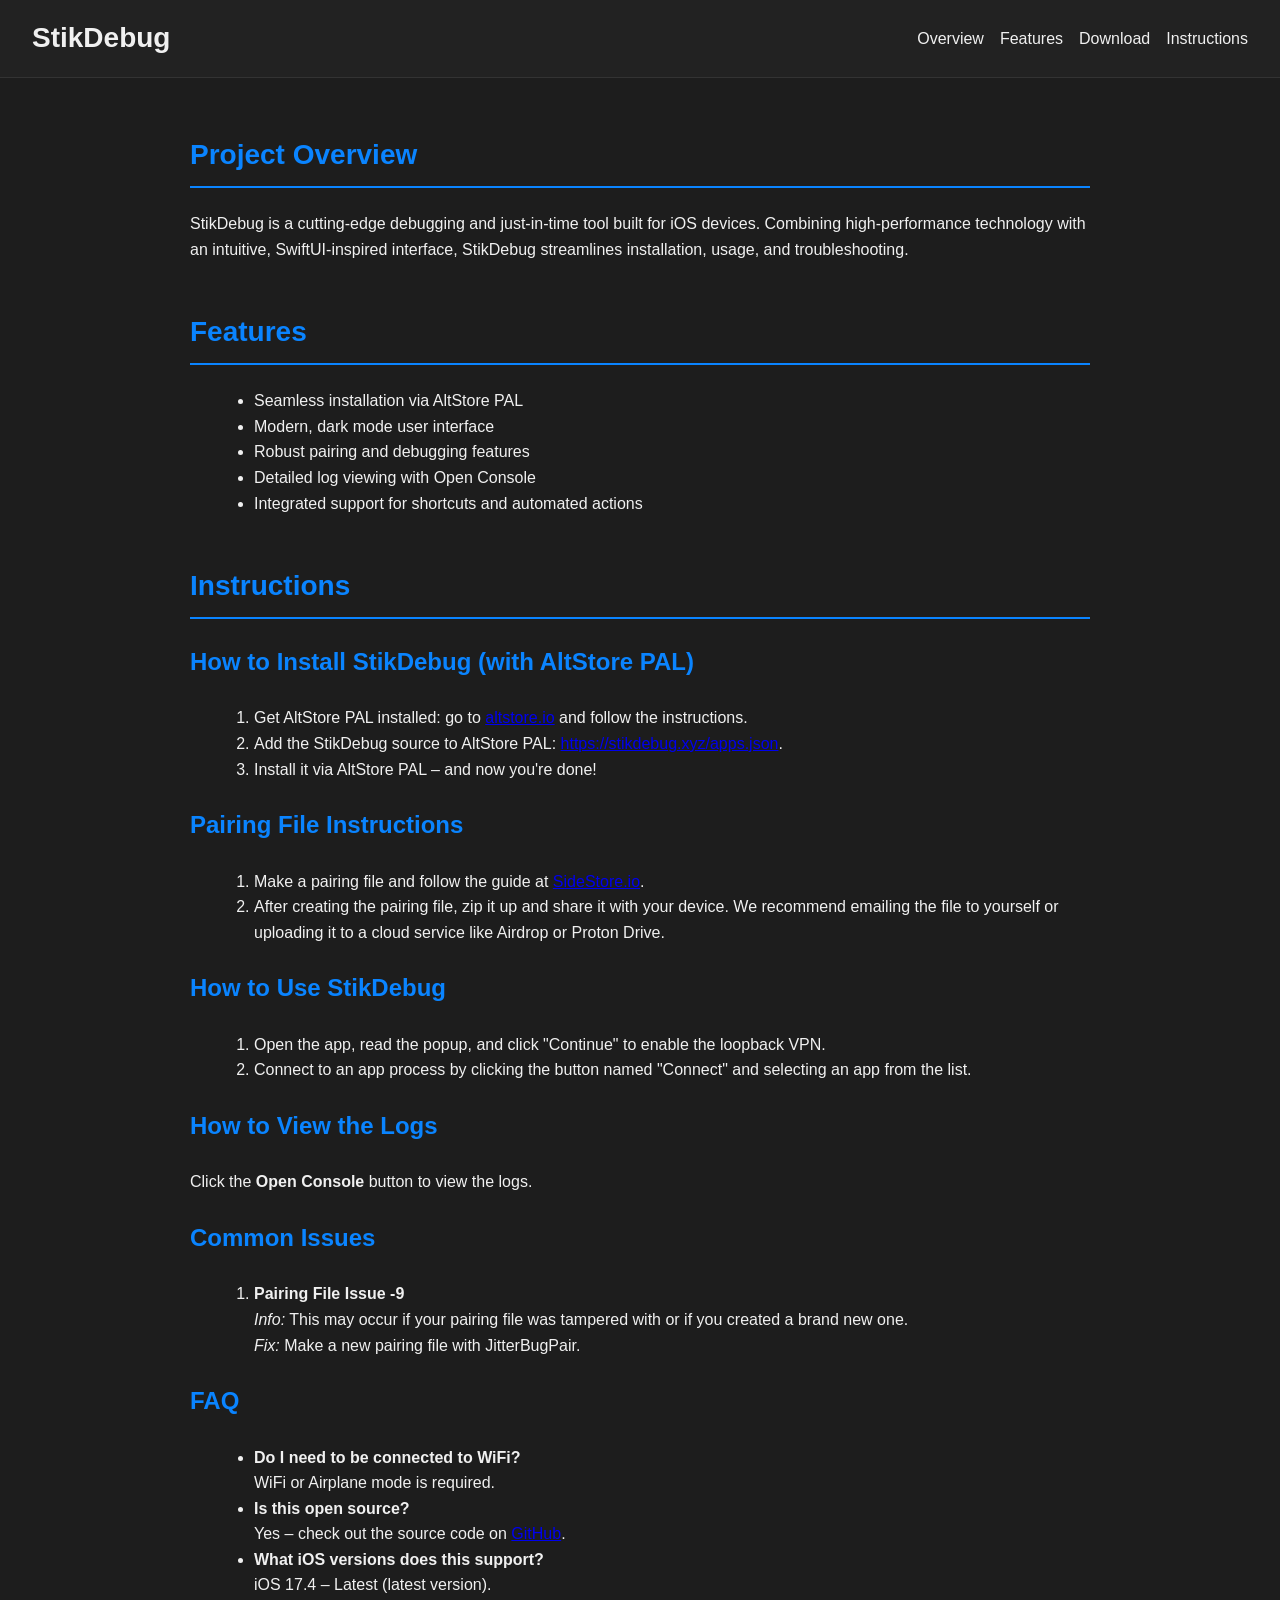
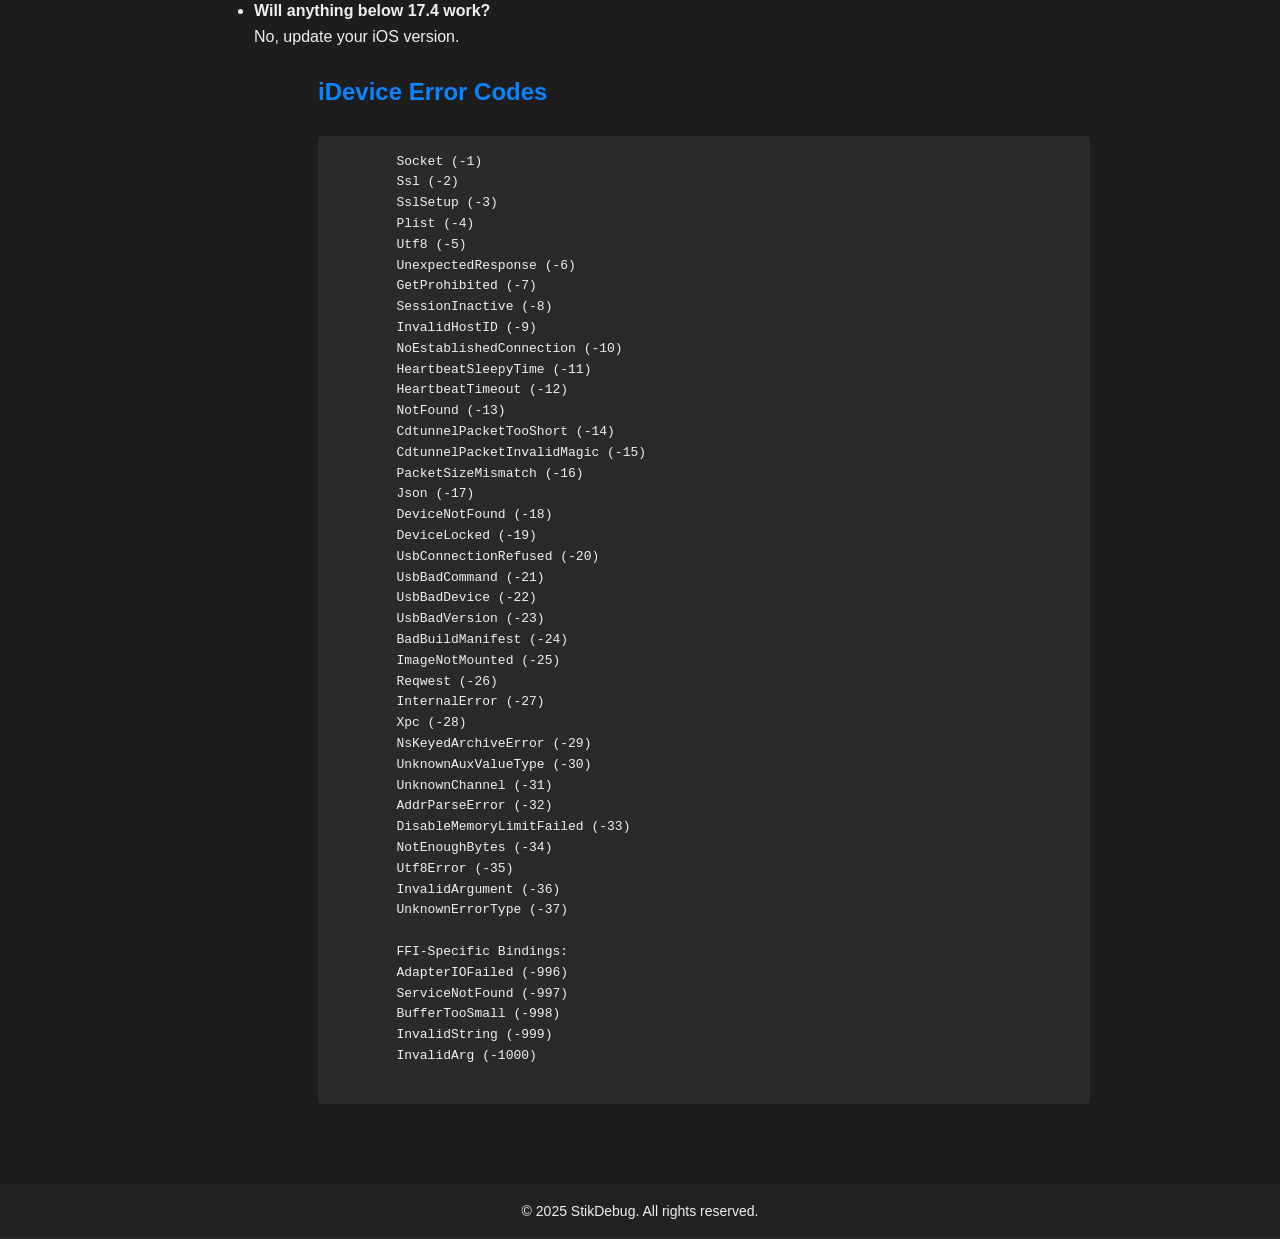
==== index.html @ de80cdbe "Update Something" ====
<!DOCTYPE html>
<html lang="en">
<head>
  <meta charset="UTF-8" />
  <meta name="viewport" content="width=device-width, initial-scale=1.0" />
  <title>StikDebug</title>
  <style>
    :root {
      --bg-color: #1d1d1d;
      --header-footer-bg: #222;
      --text-color: #f0f0f0;
      --accent-color: #0a84ff;
      --border-color: #333;
    }
    body {
      margin: 0;
      padding: 0;
      background-color: var(--bg-color);
      color: var(--text-color);
      font-family: -apple-system, BlinkMacSystemFont, "Segoe UI", Roboto, "Helvetica Neue", Arial, sans-serif;
      line-height: 1.6;
    }
    header, footer {
      background-color: var(--header-footer-bg);
      padding: 1rem 2rem;
      border-bottom: 1px solid var(--border-color);
    }
    header {
      display: flex;
      align-items: center;
      justify-content: space-between;
    }
    header h1 {
      margin: 0;
      font-size: 1.75rem;
    }
    nav ul {
      list-style: none;
      margin: 0;
      padding: 0;
      display: flex;
      gap: 1rem;
    }
    nav ul li a {
      color: var(--text-color);
      text-decoration: none;
      transition: color 0.3s;
    }
    nav ul li a:hover {
      color: var(--accent-color);
    }
    main {
      padding: 2rem;
      max-width: 900px;
      margin: 0 auto;
    }
    section {
      margin-bottom: 3rem;
    }
    h2, h3 {
      color: var(--accent-color);
    }
    h2 {
      font-size: 1.75rem;
      border-bottom: 2px solid var(--accent-color);
      padding-bottom: 0.5rem;
    }
    h3 {
      margin-top: 1.5rem;
      font-size: 1.5rem;
    }
    p, li {
      font-size: 1rem;
    }
    ul, ol {
      margin-left: 1.5rem;
    }
    a.button {
      display: inline-block;
      background-color: var(--accent-color);
      color: var(--text-color);
      padding: 0.5rem 1rem;
      border-radius: 4px;
      text-decoration: none;
      transition: background-color 0.3s;
    }
    a.button:hover {
      background-color: #0060c0;
    }
    pre {
      background-color: #2a2a2a;
      padding: 1rem;
      border-radius: 4px;
      overflow-x: auto;
    }
    footer p {
      margin: 0;
      text-align: center;
      font-size: 0.875rem;
    }
  </style>
</head>
<body>
  <header>
    <h1>StikDebug</h1>
    <nav>
      <ul>
        <li><a href="#overview">Overview</a></li>
        <li><a href="#features">Features</a></li>
        <li><a href="#download">Download</a></li>
        <li><a href="#instructions">Instructions</a></li>
      </ul>
    </nav>
  </header>

  <main>
    <!-- Overview Section -->
    <section id="overview">
      <h2>Project Overview</h2>
      <p>
        StikDebug is a cutting-edge debugging and just-in-time tool built for iOS devices. Combining high-performance technology with an intuitive, SwiftUI-inspired interface, StikDebug streamlines installation, usage, and troubleshooting.
      </p>
    </section>

    <!-- Features Section -->
    <section id="features">
      <h2>Features</h2>
      <ul>
        <li>Seamless installation via AltStore PAL</li>
        <li>Modern, dark mode user interface</li>
        <li>Robust pairing and debugging features</li>
        <li>Detailed log viewing with Open Console</li>
        <li>Integrated support for shortcuts and automated actions</li>
      </ul>
    </section>
    
    <!-- Instructions Section -->
    <section id="instructions">
      <h2>Instructions</h2>
      
      <!-- Installation Instructions -->
      <h3>How to Install StikDebug (with AltStore PAL)</h3>
      <ol>
        <li>
          Get AltStore PAL installed: go to 
          <a href="https://altstore.io" target="_blank">altstore.io</a> and follow the instructions.
        </li>
        <li>
          Add the StikDebug source to AltStore PAL: 
          <a href="https://stikdebug.xyz/apps.json" target="_blank">https://stikdebug.xyz/apps.json</a>.
        </li>
        <li>Install it via AltStore PAL – and now you're done!</li>
      </ol>

      <!-- Pairing File Instructions -->
      <h3>Pairing File Instructions</h3>
      <ol>
        <li>
          Make a pairing file and follow the guide at 
          <a href="https://sidestore.io/#get-started" target="_blank">SideStore.io</a>.
        </li>
        <li>
          After creating the pairing file, zip it up and share it with your device. We recommend emailing the file to yourself or uploading it to a cloud service like Airdrop or Proton Drive.
        </li>
      </ol>

      <!-- Usage Instructions -->
      <h3>How to Use StikDebug</h3>
      <ol>
        <li>Open the app, read the popup, and click "Continue" to enable the loopback VPN.</li>
        <li>Connect to an app process by clicking the button named "Connect" and selecting an app from the list.</li>
      </ol>

      <!-- Viewing Logs -->
      <h3>How to View the Logs</h3>
      <p>Click the <strong>Open Console</strong> button to view the logs.</p>

      <!-- Common Issues -->
      <h3>Common Issues</h3>
      <ol>
        <li>
          <strong>Pairing File Issue -9</strong><br>
          <em>Info:</em> This may occur if your pairing file was tampered with or if you created a brand new one.<br>
          <em>Fix:</em> Make a new pairing file with JitterBugPair.
        </li>
      </ol>

      <!-- FAQ -->
      <h3>FAQ</h3>
      <ul>
        <li>
          <strong>Do I need to be connected to WiFi?</strong><br>
          WiFi or Airplane mode is required.
        </li>
        <li>
          <strong>Is this open source?</strong><br>
          Yes – check out the source code on <a href="#" target="_blank">GitHub</a>.
        </li>
        <li>
          <strong>What iOS versions does this support?</strong><br>
          iOS 17.4 – Latest (latest version).
        </li>
        <li>
          <strong>Will anything below 17.4 work?</strong><br>
          No, update your iOS version.
        </li>
      <ul> 
      <!-- iDevice Error Codes -->
      <h3>iDevice Error Codes</h3>
      <pre>
        Socket (-1)
        Ssl (-2)
        SslSetup (-3)
        Plist (-4)
        Utf8 (-5)
        UnexpectedResponse (-6)
        GetProhibited (-7)
        SessionInactive (-8)
        InvalidHostID (-9)
        NoEstablishedConnection (-10)
        HeartbeatSleepyTime (-11)
        HeartbeatTimeout (-12)
        NotFound (-13)
        CdtunnelPacketTooShort (-14)
        CdtunnelPacketInvalidMagic (-15)
        PacketSizeMismatch (-16)
        Json (-17)
        DeviceNotFound (-18)
        DeviceLocked (-19)
        UsbConnectionRefused (-20)
        UsbBadCommand (-21)
        UsbBadDevice (-22)
        UsbBadVersion (-23)
        BadBuildManifest (-24)
        ImageNotMounted (-25)
        Reqwest (-26)
        InternalError (-27)
        Xpc (-28)
        NsKeyedArchiveError (-29)
        UnknownAuxValueType (-30)
        UnknownChannel (-31)
        AddrParseError (-32)
        DisableMemoryLimitFailed (-33)
        NotEnoughBytes (-34)
        Utf8Error (-35)
        InvalidArgument (-36)
        UnknownErrorType (-37)
        
        FFI-Specific Bindings:
        AdapterIOFailed (-996)
        ServiceNotFound (-997)
        BufferTooSmall (-998)
        InvalidString (-999)
        InvalidArg (-1000)
      </pre>
    </section>
  </main>
  <footer>
    <p>&copy; 2025 StikDebug. All rights reserved.</p>
  </footer>
</body>
</html>
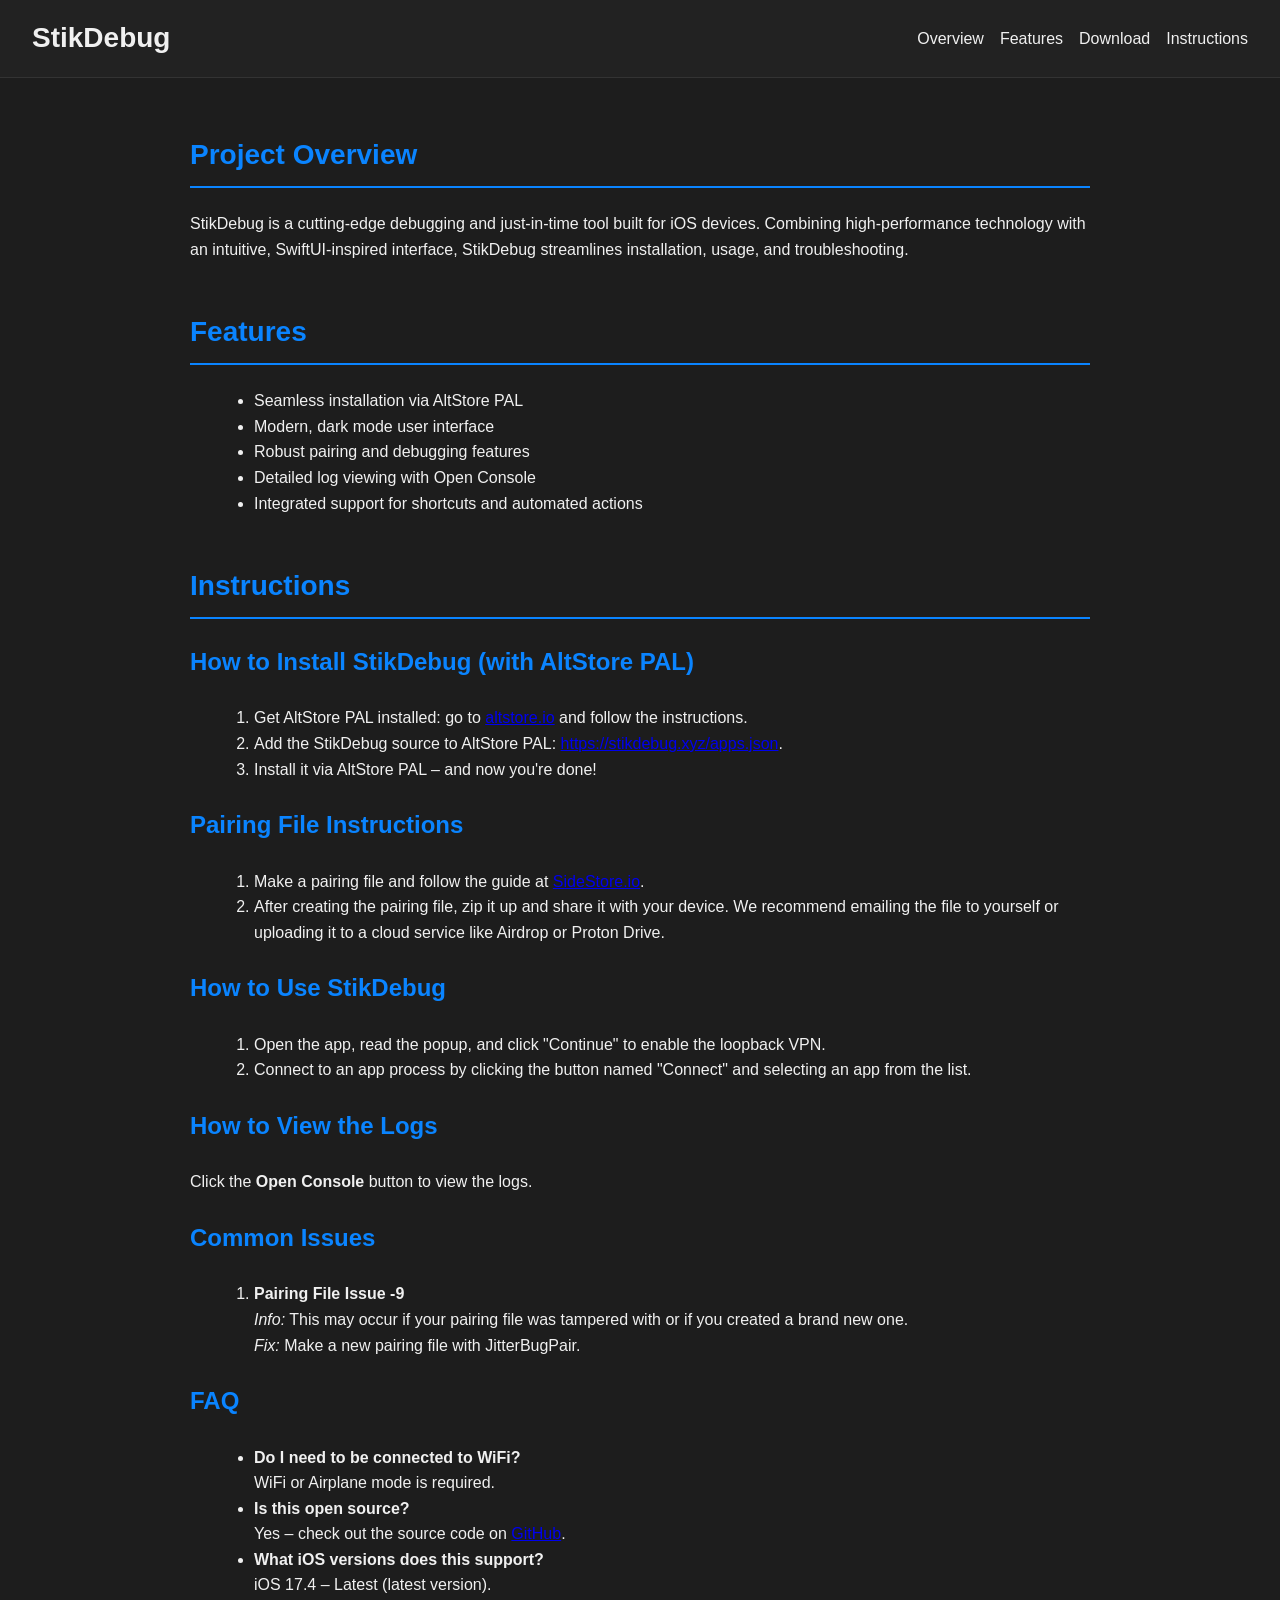
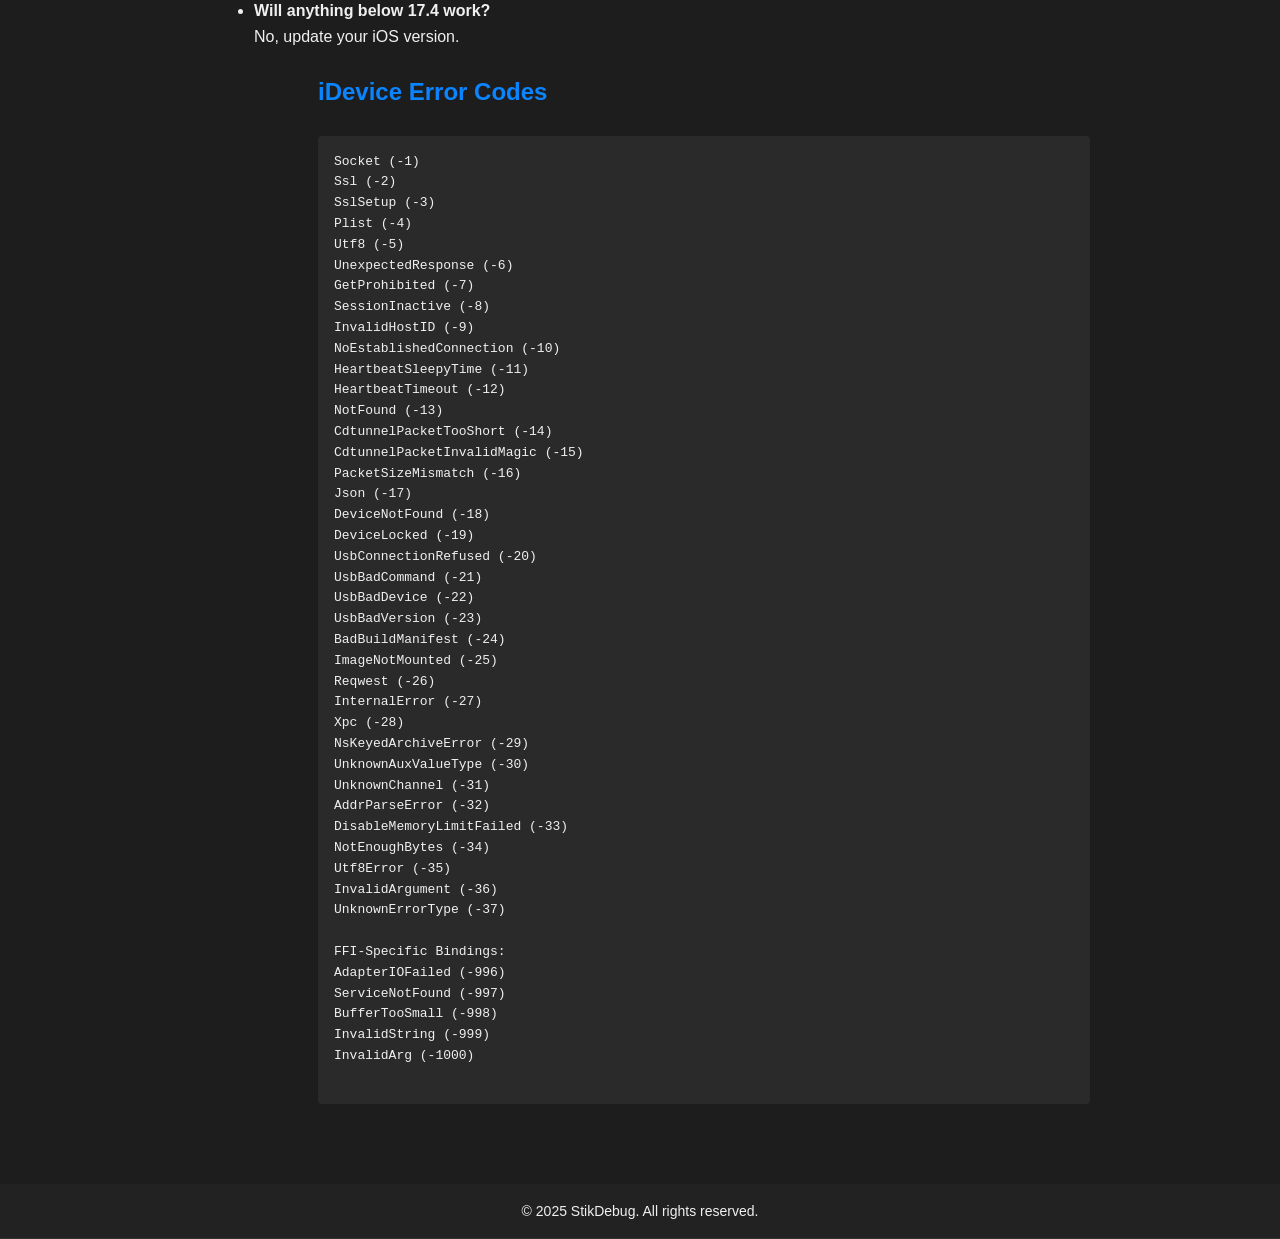
==== commit b66ca208: "Fix something" ====
--- a/index.html
+++ b/index.html
@@ -208,50 +208,50 @@
       <!-- iDevice Error Codes -->
       <h3>iDevice Error Codes</h3>
       <pre>
-        Socket (-1)
-        Ssl (-2)
-        SslSetup (-3)
-        Plist (-4)
-        Utf8 (-5)
-        UnexpectedResponse (-6)
-        GetProhibited (-7)
-        SessionInactive (-8)
-        InvalidHostID (-9)
-        NoEstablishedConnection (-10)
-        HeartbeatSleepyTime (-11)
-        HeartbeatTimeout (-12)
-        NotFound (-13)
-        CdtunnelPacketTooShort (-14)
-        CdtunnelPacketInvalidMagic (-15)
-        PacketSizeMismatch (-16)
-        Json (-17)
-        DeviceNotFound (-18)
-        DeviceLocked (-19)
-        UsbConnectionRefused (-20)
-        UsbBadCommand (-21)
-        UsbBadDevice (-22)
-        UsbBadVersion (-23)
-        BadBuildManifest (-24)
-        ImageNotMounted (-25)
-        Reqwest (-26)
-        InternalError (-27)
-        Xpc (-28)
-        NsKeyedArchiveError (-29)
-        UnknownAuxValueType (-30)
-        UnknownChannel (-31)
-        AddrParseError (-32)
-        DisableMemoryLimitFailed (-33)
-        NotEnoughBytes (-34)
-        Utf8Error (-35)
-        InvalidArgument (-36)
-        UnknownErrorType (-37)
-        
-        FFI-Specific Bindings:
-        AdapterIOFailed (-996)
-        ServiceNotFound (-997)
-        BufferTooSmall (-998)
-        InvalidString (-999)
-        InvalidArg (-1000)
+Socket (-1)
+Ssl (-2)
+SslSetup (-3)
+Plist (-4)
+Utf8 (-5)
+UnexpectedResponse (-6)
+GetProhibited (-7)
+SessionInactive (-8)
+InvalidHostID (-9)
+NoEstablishedConnection (-10)
+HeartbeatSleepyTime (-11)
+HeartbeatTimeout (-12)
+NotFound (-13)
+CdtunnelPacketTooShort (-14)
+CdtunnelPacketInvalidMagic (-15)
+PacketSizeMismatch (-16)
+Json (-17)
+DeviceNotFound (-18)
+DeviceLocked (-19)
+UsbConnectionRefused (-20)
+UsbBadCommand (-21)
+UsbBadDevice (-22)
+UsbBadVersion (-23)
+BadBuildManifest (-24)
+ImageNotMounted (-25)
+Reqwest (-26)
+InternalError (-27)
+Xpc (-28)
+NsKeyedArchiveError (-29)
+UnknownAuxValueType (-30)
+UnknownChannel (-31)
+AddrParseError (-32)
+DisableMemoryLimitFailed (-33)
+NotEnoughBytes (-34)
+Utf8Error (-35)
+InvalidArgument (-36)
+UnknownErrorType (-37)
+
+FFI-Specific Bindings:
+AdapterIOFailed (-996)
+ServiceNotFound (-997)
+BufferTooSmall (-998)
+InvalidString (-999)
+InvalidArg (-1000)
       </pre>
     </section>
   </main>
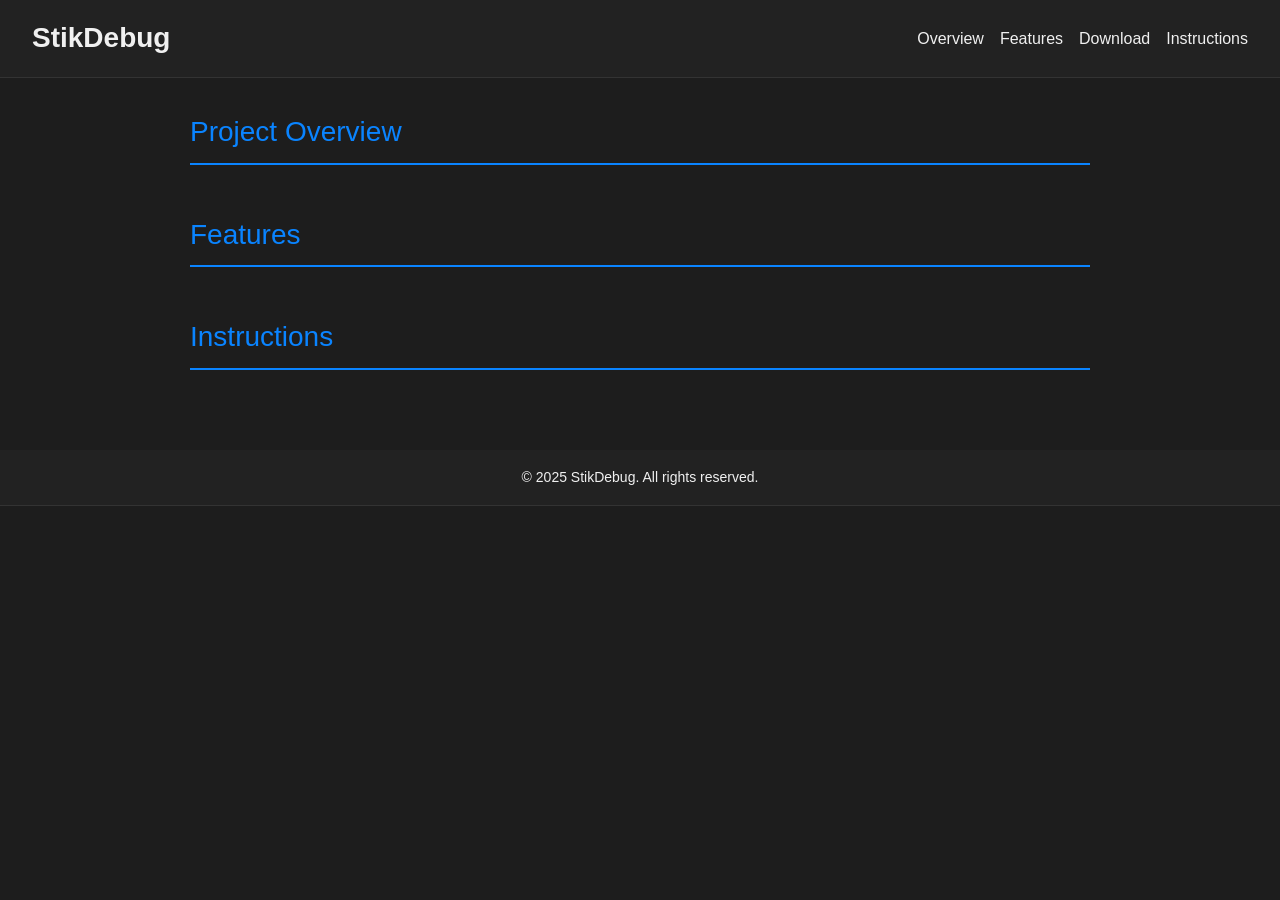
==== commit a9b2068b: "Update index.html" ====
--- a/index.html
+++ b/index.html
@@ -57,17 +57,20 @@
     section {
       margin-bottom: 3rem;
     }
-    h2, h3 {
+    /* Style the summary elements to mimic the original h2/h3 styling */
+    details > summary {
+      font-size: 1.75rem;
       color: var(--accent-color);
-    }
-    h2 {
-      font-size: 1.75rem;
       border-bottom: 2px solid var(--accent-color);
       padding-bottom: 0.5rem;
-    }
-    h3 {
-      margin-top: 1.5rem;
+      cursor: pointer;
+      outline: none;
+      list-style: none;
+    }
+    details details > summary {
       font-size: 1.5rem;
+      border: none;
+      padding-bottom: 0;
     }
     p, li {
       font-size: 1rem;
@@ -116,98 +119,117 @@
   <main>
     <!-- Overview Section -->
     <section id="overview">
-      <h2>Project Overview</h2>
-      <p>
-        StikDebug is a cutting-edge debugging and just-in-time tool built for iOS devices. Combining high-performance technology with an intuitive, SwiftUI-inspired interface, StikDebug streamlines installation, usage, and troubleshooting.
-      </p>
+      <details>
+        <summary>Project Overview</summary>
+        <p>
+          StikDebug is a cutting-edge debugging and just-in-time tool built for iOS devices. Combining high-performance technology with an intuitive, SwiftUI-inspired interface, StikDebug streamlines installation, usage, and troubleshooting.
+        </p>
+      </details>
     </section>
 
     <!-- Features Section -->
     <section id="features">
-      <h2>Features</h2>
-      <ul>
-        <li>Seamless installation via AltStore PAL</li>
-        <li>Modern, dark mode user interface</li>
-        <li>Robust pairing and debugging features</li>
-        <li>Detailed log viewing with Open Console</li>
-        <li>Integrated support for shortcuts and automated actions</li>
-      </ul>
+      <details>
+        <summary>Features</summary>
+        <ul>
+          <li>Seamless installation via AltStore PAL</li>
+          <li>Modern, dark mode user interface</li>
+          <li>Robust pairing and debugging features</li>
+          <li>Detailed log viewing with Open Console</li>
+          <li>Integrated support for shortcuts and automated actions</li>
+        </ul>
+      </details>
     </section>
     
     <!-- Instructions Section -->
     <section id="instructions">
-      <h2>Instructions</h2>
-      
-      <!-- Installation Instructions -->
-      <h3>How to Install StikDebug (with AltStore PAL)</h3>
-      <ol>
-        <li>
-          Get AltStore PAL installed: go to 
-          <a href="https://altstore.io" target="_blank">altstore.io</a> and follow the instructions.
-        </li>
-        <li>
-          Add the StikDebug source to AltStore PAL: 
-          <a href="https://stikdebug.xyz/apps.json" target="_blank">https://stikdebug.xyz/apps.json</a>.
-        </li>
-        <li>Install it via AltStore PAL – and now you're done!</li>
-      </ol>
-
-      <!-- Pairing File Instructions -->
-      <h3>Pairing File Instructions</h3>
-      <ol>
-        <li>
-          Make a pairing file and follow the guide at 
-          <a href="https://sidestore.io/#get-started" target="_blank">SideStore.io</a>.
-        </li>
-        <li>
-          After creating the pairing file, zip it up and share it with your device. We recommend emailing the file to yourself or uploading it to a cloud service like Airdrop or Proton Drive.
-        </li>
-      </ol>
-
-      <!-- Usage Instructions -->
-      <h3>How to Use StikDebug</h3>
-      <ol>
-        <li>Open the app, read the popup, and click "Continue" to enable the loopback VPN.</li>
-        <li>Connect to an app process by clicking the button named "Connect" and selecting an app from the list.</li>
-      </ol>
-
-      <!-- Viewing Logs -->
-      <h3>How to View the Logs</h3>
-      <p>Click the <strong>Open Console</strong> button to view the logs.</p>
-
-      <!-- Common Issues -->
-      <h3>Common Issues</h3>
-      <ol>
-        <li>
-          <strong>Pairing File Issue -9</strong><br>
-          <em>Info:</em> This may occur if your pairing file was tampered with or if you created a brand new one.<br>
-          <em>Fix:</em> Make a new pairing file with JitterBugPair.
-        </li>
-      </ol>
-
-      <!-- FAQ -->
-      <h3>FAQ</h3>
-      <ul>
-        <li>
-          <strong>Do I need to be connected to WiFi?</strong><br>
-          WiFi or Airplane mode is required.
-        </li>
-        <li>
-          <strong>Is this open source?</strong><br>
-          Yes – check out the source code on <a href="#" target="_blank">GitHub</a>.
-        </li>
-        <li>
-          <strong>What iOS versions does this support?</strong><br>
-          iOS 17.4 – Latest (latest version).
-        </li>
-        <li>
-          <strong>Will anything below 17.4 work?</strong><br>
-          No, update your iOS version.
-        </li>
-      <ul> 
-      <!-- iDevice Error Codes -->
-      <h3>iDevice Error Codes</h3>
-      <pre>
+      <details>
+        <summary>Instructions</summary>
+        
+        <!-- Installation Instructions -->
+        <details>
+          <summary>How to Install StikDebug (with AltStore PAL)</summary>
+          <ol>
+            <li>
+              Get AltStore PAL installed: go to 
+              <a href="https://altstore.io" target="_blank">altstore.io</a> and follow the instructions.
+            </li>
+            <li>
+              Add the StikDebug source to AltStore PAL: 
+              <a href="https://stikdebug.xyz/apps.json" target="_blank">https://stikdebug.xyz/apps.json</a>.
+            </li>
+            <li>Install it via AltStore PAL – and now you're done!</li>
+          </ol>
+        </details>
+
+        <!-- Pairing File Instructions -->
+        <details>
+          <summary>Pairing File Instructions</summary>
+          <ol>
+            <li>
+              Make a pairing file and follow the guide at 
+              <a href="https://docs.sidestore.io/docs/getting-started/pairing-file/" target="_blank">SideStore Pairing File Guide</a>.
+            </li>
+            <li>
+              After creating the pairing file, zip it up and share it with your device. We recommend emailing the file to yourself or uploading it to a cloud service like Airdrop or Proton Drive.
+            </li>
+          </ol>
+        </details>
+
+        <!-- Usage Instructions -->
+        <details>
+          <summary>How to Use StikDebug</summary>
+          <ol>
+            <li>Open the app, read the popup, and click "Continue" to enable the loopback VPN.</li>
+            <li>Connect to an app process by clicking the button named "Connect" and selecting an app from the list.</li>
+          </ol>
+        </details>
+
+        <!-- Viewing Logs -->
+        <details>
+          <summary>How to View the Logs</summary>
+          <p>Click the <strong>Open Console</strong> button to view the logs.</p>
+        </details>
+
+        <!-- Common Issues -->
+        <details>
+          <summary>Common Issues</summary>
+          <ol>
+            <li>
+              <strong>Pairing File Issue -9</strong><br>
+              <em>Info:</em> This may occur if your pairing file was tampered with or if you created a brand new one.<br>
+              <em>Fix:</em> Make a new pairing file with JitterBugPair.
+            </li>
+          </ol>
+        </details>
+
+        <!-- FAQ -->
+        <details>
+          <summary>FAQ</summary>
+          <ul>
+            <li>
+              <strong>Do I need to be connected to WiFi?</strong><br>
+              WiFi or Airplane mode is required.
+            </li>
+            <li>
+              <strong>Is this open source?</strong><br>
+              Yes – check out the source code on <a href="#" target="_blank">GitHub</a>.
+            </li>
+            <li>
+              <strong>What iOS versions does this support?</strong><br>
+              iOS 17.4 – Latest (latest version).
+            </li>
+            <li>
+              <strong>Will anything below 17.4 work?</strong><br>
+              No, update your iOS version.
+            </li>
+          </ul>
+        </details>
+
+        <!-- iDevice Error Codes -->
+        <details>
+          <summary>iDevice Error Codes</summary>
+          <pre>
 Socket (-1)
 Ssl (-2)
 SslSetup (-3)
@@ -252,7 +274,9 @@
 BufferTooSmall (-998)
 InvalidString (-999)
 InvalidArg (-1000)
-      </pre>
+          </pre>
+        </details>
+      </details>
     </section>
   </main>
   <footer>
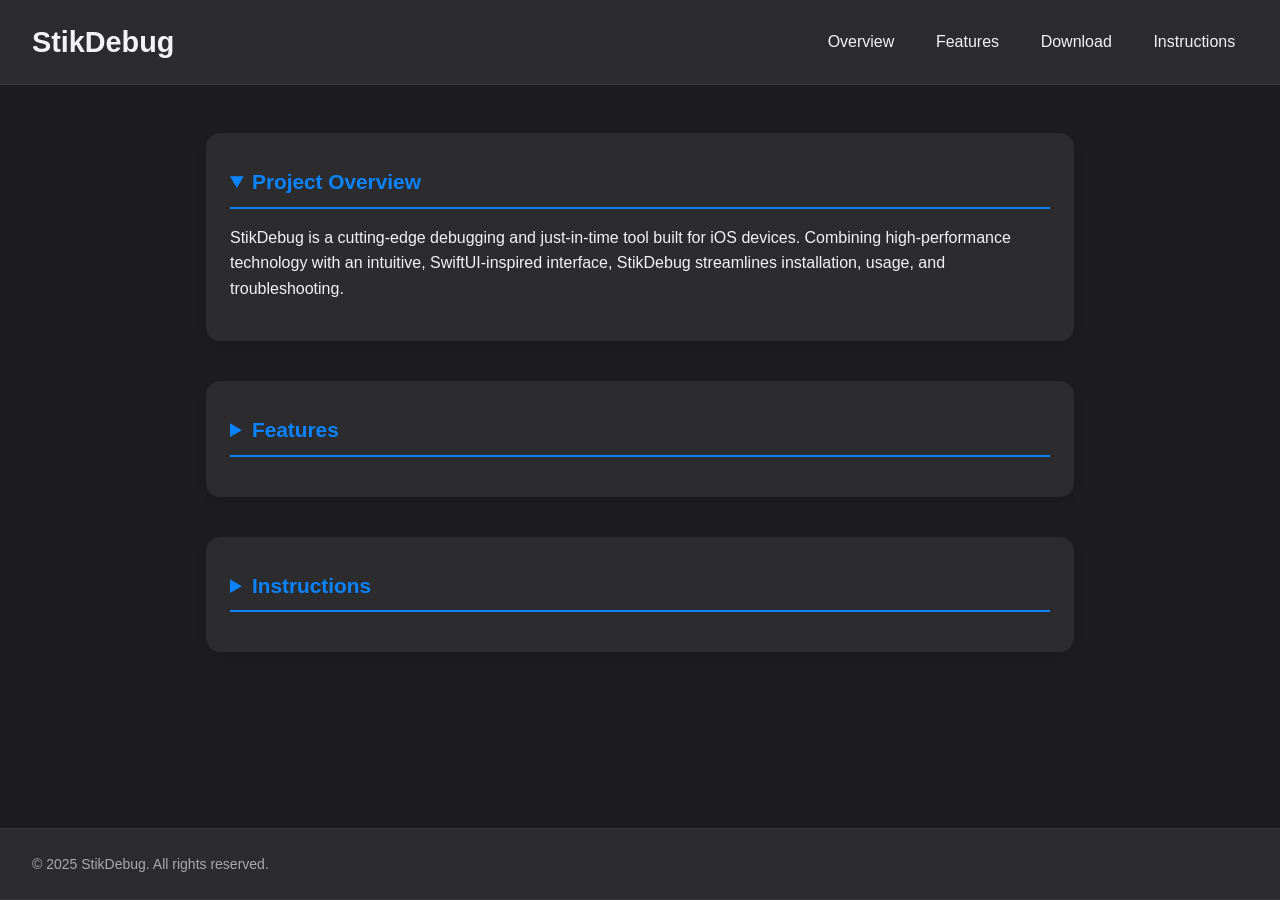
==== commit 847fa8ac: "Update index.html" ====
--- a/index.html
+++ b/index.html
@@ -2,38 +2,46 @@
 <html lang="en">
 <head>
   <meta charset="UTF-8" />
-  <meta name="viewport" content="width=device-width, initial-scale=1.0" />
+  <meta name="viewport" content="width=device-width, initial-scale=1.0"/>
   <title>StikDebug</title>
   <style>
     :root {
-      --bg-color: #1d1d1d;
-      --header-footer-bg: #222;
-      --text-color: #f0f0f0;
+      --bg-color: #1d1d1f;
+      --header-footer-bg: #2c2c2e;
+      --text-color: #f2f2f7;
       --accent-color: #0a84ff;
-      --border-color: #333;
-    }
+      --border-color: #3a3a3c;
+      --card-bg: #2c2c2e;
+    }
+
+    * {
+      box-sizing: border-box;
+    }
+
     body {
       margin: 0;
-      padding: 0;
+      font-family: -apple-system, BlinkMacSystemFont, "Segoe UI", Roboto, "Helvetica Neue", Arial, sans-serif;
       background-color: var(--bg-color);
       color: var(--text-color);
-      font-family: -apple-system, BlinkMacSystemFont, "Segoe UI", Roboto, "Helvetica Neue", Arial, sans-serif;
       line-height: 1.6;
-    }
+      padding-bottom: 4rem;
+    }
+
     header, footer {
       background-color: var(--header-footer-bg);
-      padding: 1rem 2rem;
+      padding: 1.2rem 2rem;
       border-bottom: 1px solid var(--border-color);
-    }
-    header {
       display: flex;
+      justify-content: space-between;
       align-items: center;
-      justify-content: space-between;
-    }
+    }
+
     header h1 {
       margin: 0;
-      font-size: 1.75rem;
-    }
+      font-size: 1.8rem;
+      font-weight: 600;
+    }
+
     nav ul {
       list-style: none;
       margin: 0;
@@ -41,65 +49,104 @@
       display: flex;
       gap: 1rem;
     }
+
     nav ul li a {
+      text-decoration: none;
       color: var(--text-color);
-      text-decoration: none;
-      transition: color 0.3s;
-    }
+      padding: 0.4rem 0.8rem;
+      border-radius: 8px;
+      transition: background-color 0.2s;
+    }
+
     nav ul li a:hover {
+      background-color: rgba(255, 255, 255, 0.05);
+    }
+
+    main {
+      max-width: 900px;
+      margin: 2rem auto;
+      padding: 1rem;
+    }
+
+    section {
+      margin-bottom: 2.5rem;
+      border-radius: 14px;
+      background-color: var(--card-bg);
+      padding: 1.5rem;
+      box-shadow: 0 4px 10px rgba(0,0,0,0.1);
+    }
+
+    details {
+      margin-bottom: 1rem;
+    }
+
+    summary {
+      font-size: 1.3rem;
+      font-weight: 600;
+      cursor: pointer;
+      padding: 0.5rem 0;
       color: var(--accent-color);
-    }
-    main {
-      padding: 2rem;
-      max-width: 900px;
-      margin: 0 auto;
-    }
-    section {
-      margin-bottom: 3rem;
-    }
-    /* Style the summary elements to mimic the original h2/h3 styling */
-    details > summary {
-      font-size: 1.75rem;
-      color: var(--accent-color);
+      outline: none;
       border-bottom: 2px solid var(--accent-color);
-      padding-bottom: 0.5rem;
-      cursor: pointer;
-      outline: none;
-      list-style: none;
-    }
+      transition: all 0.3s ease;
+    }
+
+    details[open] > summary {
+      margin-bottom: 1rem;
+    }
+
     details details > summary {
-      font-size: 1.5rem;
+      font-size: 1.1rem;
       border: none;
-      padding-bottom: 0;
-    }
+    }
+
     p, li {
       font-size: 1rem;
     }
+
     ul, ol {
-      margin-left: 1.5rem;
-    }
+      padding-left: 1.5rem;
+    }
+
     a.button {
       display: inline-block;
       background-color: var(--accent-color);
-      color: var(--text-color);
-      padding: 0.5rem 1rem;
-      border-radius: 4px;
+      color: #fff;
+      padding: 0.5rem 1.2rem;
+      border-radius: 10px;
       text-decoration: none;
+      font-weight: 500;
+      margin-top: 0.8rem;
       transition: background-color 0.3s;
     }
+
     a.button:hover {
       background-color: #0060c0;
     }
+
     pre {
-      background-color: #2a2a2a;
+      background-color: #2a2a2c;
       padding: 1rem;
-      border-radius: 4px;
+      border-radius: 10px;
       overflow-x: auto;
-    }
+      font-size: 0.95rem;
+      line-height: 1.4;
+    }
+
+    footer {
+      text-align: center;
+      padding: 1.5rem 2rem;
+      background-color: var(--header-footer-bg);
+      border-top: 1px solid var(--border-color);
+      position: fixed;
+      bottom: 0;
+      width: 100%;
+    }
+
     footer p {
       margin: 0;
-      text-align: center;
       font-size: 0.875rem;
+      color: #aaa;
     }
   </style>
 </head>
@@ -119,7 +166,7 @@
   <main>
     <!-- Overview Section -->
     <section id="overview">
-      <details>
+      <details open>
         <summary>Project Overview</summary>
         <p>
           StikDebug is a cutting-edge debugging and just-in-time tool built for iOS devices. Combining high-performance technology with an intuitive, SwiftUI-inspired interface, StikDebug streamlines installation, usage, and troubleshooting.
@@ -140,93 +187,59 @@
         </ul>
       </details>
     </section>
-    
+
     <!-- Instructions Section -->
     <section id="instructions">
       <details>
         <summary>Instructions</summary>
-        
-        <!-- Installation Instructions -->
+
         <details>
           <summary>How to Install StikDebug (with AltStore PAL)</summary>
           <ol>
-            <li>
-              Get AltStore PAL installed: go to 
-              <a href="https://altstore.io" target="_blank">altstore.io</a> and follow the instructions.
-            </li>
-            <li>
-              Add the StikDebug source to AltStore PAL: 
-              <a href="https://stikdebug.xyz/apps.json" target="_blank">https://stikdebug.xyz/apps.json</a>.
-            </li>
-            <li>Install it via AltStore PAL – and now you're done!</li>
-          </ol>
-        </details>
-
-        <!-- Pairing File Instructions -->
+            <li>Get AltStore PAL installed from <a href="https://altstore.io" target="_blank">altstore.io</a>.</li>
+            <li>Add the StikDebug source: <a href="https://stikdebug.xyz/apps.json" target="_blank">stikdebug.xyz/apps.json</a></li>
+            <li>Install via AltStore PAL – you're done!</li>
+          </ol>
+        </details>
+
         <details>
           <summary>Pairing File Instructions</summary>
           <ol>
-            <li>
-              Make a pairing file and follow the guide at 
-              <a href="https://docs.sidestore.io/docs/getting-started/pairing-file/" target="_blank">SideStore Pairing File Guide</a>.
-            </li>
-            <li>
-              After creating the pairing file, zip it up and share it with your device. We recommend emailing the file to yourself or uploading it to a cloud service like Airdrop or Proton Drive.
-            </li>
-          </ol>
-        </details>
-
-        <!-- Usage Instructions -->
+            <li>Create a pairing file using the <a href="https://docs.sidestore.io/docs/getting-started/pairing-file/" target="_blank">SideStore guide</a>.</li>
+            <li>Zip and send it to your device via AirDrop, email, or Proton Drive.</li>
+          </ol>
+        </details>
+
         <details>
           <summary>How to Use StikDebug</summary>
           <ol>
-            <li>Open the app, read the popup, and click "Continue" to enable the loopback VPN.</li>
-            <li>Connect to an app process by clicking the button named "Connect" and selecting an app from the list.</li>
-          </ol>
-        </details>
-
-        <!-- Viewing Logs -->
+            <li>Open the app and click "Continue" to enable the loopback VPN.</li>
+            <li>Tap "Connect" and select an app to debug.</li>
+          </ol>
+        </details>
+
         <details>
           <summary>How to View the Logs</summary>
-          <p>Click the <strong>Open Console</strong> button to view the logs.</p>
-        </details>
-
-        <!-- Common Issues -->
+          <p>Tap the <strong>Open Console</strong> button.</p>
+        </details>
+
         <details>
           <summary>Common Issues</summary>
           <ol>
-            <li>
-              <strong>Pairing File Issue -9</strong><br>
-              <em>Info:</em> This may occur if your pairing file was tampered with or if you created a brand new one.<br>
-              <em>Fix:</em> Make a new pairing file with JitterBugPair.
-            </li>
-          </ol>
-        </details>
-
-        <!-- FAQ -->
+            <li><strong>Pairing File Issue -9</strong><br>Fix by recreating the file with JitterBugPair.</li>
+          </ol>
+        </details>
+
         <details>
           <summary>FAQ</summary>
           <ul>
-            <li>
-              <strong>Do I need to be connected to WiFi?</strong><br>
-              WiFi or Airplane mode is required.
-            </li>
-            <li>
-              <strong>Is this open source?</strong><br>
-              Yes – check out the source code on <a href="#" target="_blank">GitHub</a>.
-            </li>
-            <li>
-              <strong>What iOS versions does this support?</strong><br>
-              iOS 17.4 – Latest (latest version).
-            </li>
-            <li>
-              <strong>Will anything below 17.4 work?</strong><br>
-              No, update your iOS version.
-            </li>
+            <li><strong>Do I need WiFi?</strong><br>Yes – WiFi or Airplane Mode is required.</li>
+            <li><strong>Is it open source?</strong><br>Yes – view on <a href="#">GitHub</a>.</li>
+            <li><strong>Supported iOS?</strong><br>iOS 17.4 and up.</li>
+            <li><strong>Older iOS?</strong><br>No, update required.</li>
           </ul>
         </details>
 
-        <!-- iDevice Error Codes -->
         <details>
           <summary>iDevice Error Codes</summary>
           <pre>
@@ -234,51 +247,14 @@
 Ssl (-2)
 SslSetup (-3)
 Plist (-4)
-Utf8 (-5)
-UnexpectedResponse (-6)
-GetProhibited (-7)
-SessionInactive (-8)
-InvalidHostID (-9)
-NoEstablishedConnection (-10)
-HeartbeatSleepyTime (-11)
-HeartbeatTimeout (-12)
-NotFound (-13)
-CdtunnelPacketTooShort (-14)
-CdtunnelPacketInvalidMagic (-15)
-PacketSizeMismatch (-16)
-Json (-17)
-DeviceNotFound (-18)
-DeviceLocked (-19)
-UsbConnectionRefused (-20)
-UsbBadCommand (-21)
-UsbBadDevice (-22)
-UsbBadVersion (-23)
-BadBuildManifest (-24)
-ImageNotMounted (-25)
-Reqwest (-26)
-InternalError (-27)
-Xpc (-28)
-NsKeyedArchiveError (-29)
-UnknownAuxValueType (-30)
-UnknownChannel (-31)
-AddrParseError (-32)
-DisableMemoryLimitFailed (-33)
-NotEnoughBytes (-34)
-Utf8Error (-35)
-InvalidArgument (-36)
-UnknownErrorType (-37)
-
-FFI-Specific Bindings:
-AdapterIOFailed (-996)
-ServiceNotFound (-997)
-BufferTooSmall (-998)
-InvalidString (-999)
+...
 InvalidArg (-1000)
           </pre>
         </details>
       </details>
     </section>
   </main>
+
   <footer>
     <p>&copy; 2025 StikDebug. All rights reserved.</p>
   </footer>
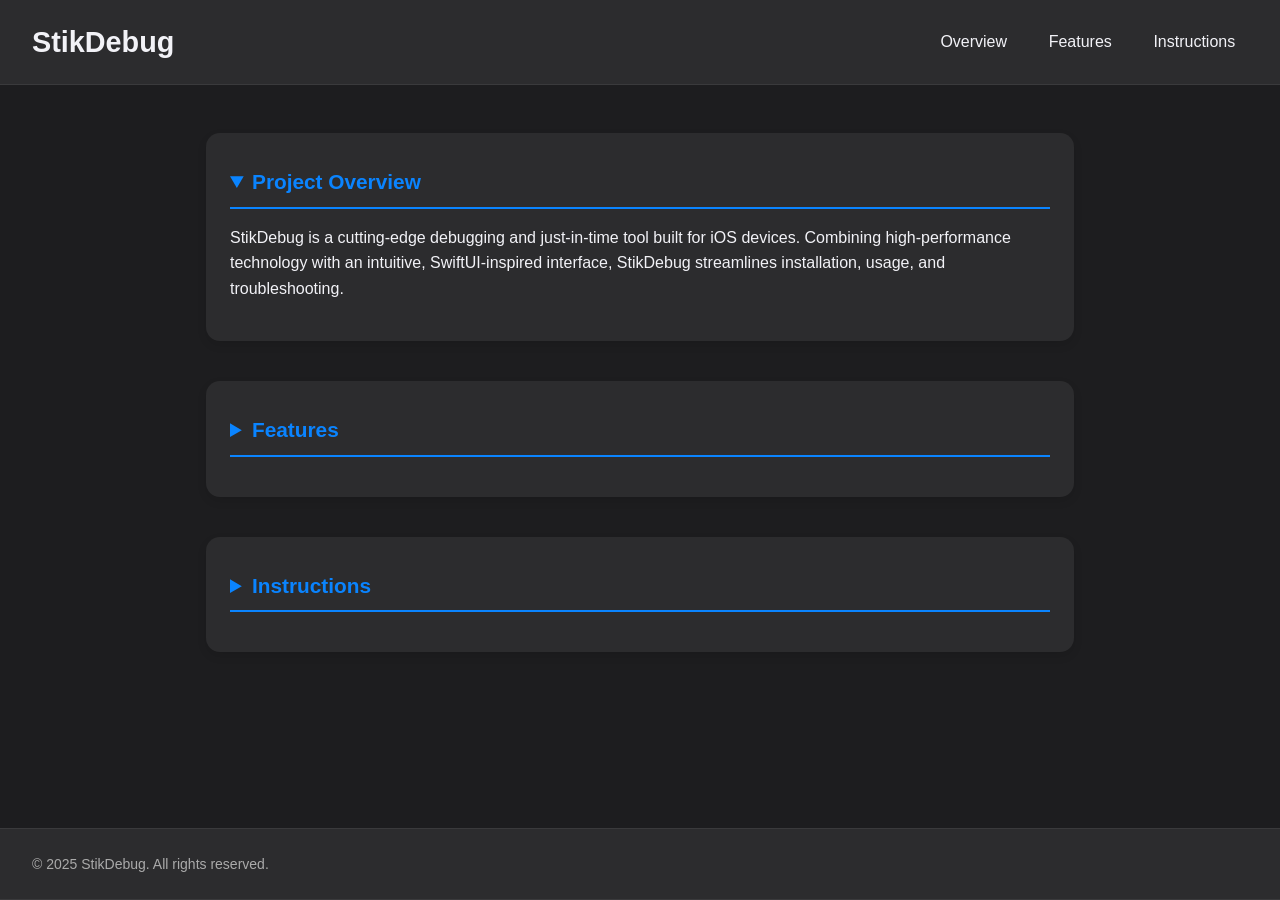
==== commit 243d01b1: "Update index.html" ====
--- a/index.html
+++ b/index.html
@@ -157,7 +157,6 @@
       <ul>
         <li><a href="#overview">Overview</a></li>
         <li><a href="#features">Features</a></li>
-        <li><a href="#download">Download</a></li>
         <li><a href="#instructions">Instructions</a></li>
       </ul>
     </nav>
@@ -197,7 +196,7 @@
           <summary>How to Install StikDebug (with AltStore PAL)</summary>
           <ol>
             <li>Get AltStore PAL installed from <a href="https://altstore.io" target="_blank">altstore.io</a>.</li>
-            <li>Add the StikDebug source: <a href="https://stikdebug.xyz/apps.json" target="_blank">stikdebug.xyz/apps.json</a></li>
+            <li>Add the StikDebug source: <a href="altstore://source?url=https://stikdebug.xyz/apps.json" target="_blank">Add</a></li>
             <li>Install via AltStore PAL – you're done!</li>
           </ol>
         </details>
@@ -234,7 +233,7 @@
           <summary>FAQ</summary>
           <ul>
             <li><strong>Do I need WiFi?</strong><br>Yes – WiFi or Airplane Mode is required.</li>
-            <li><strong>Is it open source?</strong><br>Yes – view on <a href="#">GitHub</a>.</li>
+            <li><strong>Is it open source?</strong><br>Yes – view on <a href="https://github.com/0-Blu/StikJIT/">GitHub</a>.</li>
             <li><strong>Supported iOS?</strong><br>iOS 17.4 and up.</li>
             <li><strong>Older iOS?</strong><br>No, update required.</li>
           </ul>
@@ -247,7 +246,45 @@
 Ssl (-2)
 SslSetup (-3)
 Plist (-4)
-...
+Utf8 (-5)
+UnexpectedResponse (-6)
+GetProhibited (-7)
+SessionInactive (-8)
+InvalidHostID (-9)
+NoEstablishedConnection (-10)
+HeartbeatSleepyTime (-11)
+HeartbeatTimeout (-12)
+NotFound (-13)
+CdtunnelPacketTooShort (-14)
+CdtunnelPacketInvalidMagic (-15)
+PacketSizeMismatch (-16)
+Json (-17)
+DeviceNotFound (-18)
+DeviceLocked (-19)
+UsbConnectionRefused (-20)
+UsbBadCommand (-21)
+UsbBadDevice (-22)
+UsbBadVersion (-23)
+BadBuildManifest (-24)
+ImageNotMounted (-25)
+Reqwest (-26)
+InternalError (-27)
+Xpc (-28)
+NsKeyedArchiveError (-29)
+UnknownAuxValueType (-30)
+UnknownChannel (-31)
+AddrParseError (-32)
+DisableMemoryLimitFailed (-33)
+NotEnoughBytes (-34)
+Utf8Error (-35)
+InvalidArgument (-36)
+UnknownErrorType (-37)
+
+FFI-Specific Bindings:
+AdapterIOFailed (-996)
+ServiceNotFound (-997)
+BufferTooSmall (-998)
+InvalidString (-999)
 InvalidArg (-1000)
           </pre>
         </details>
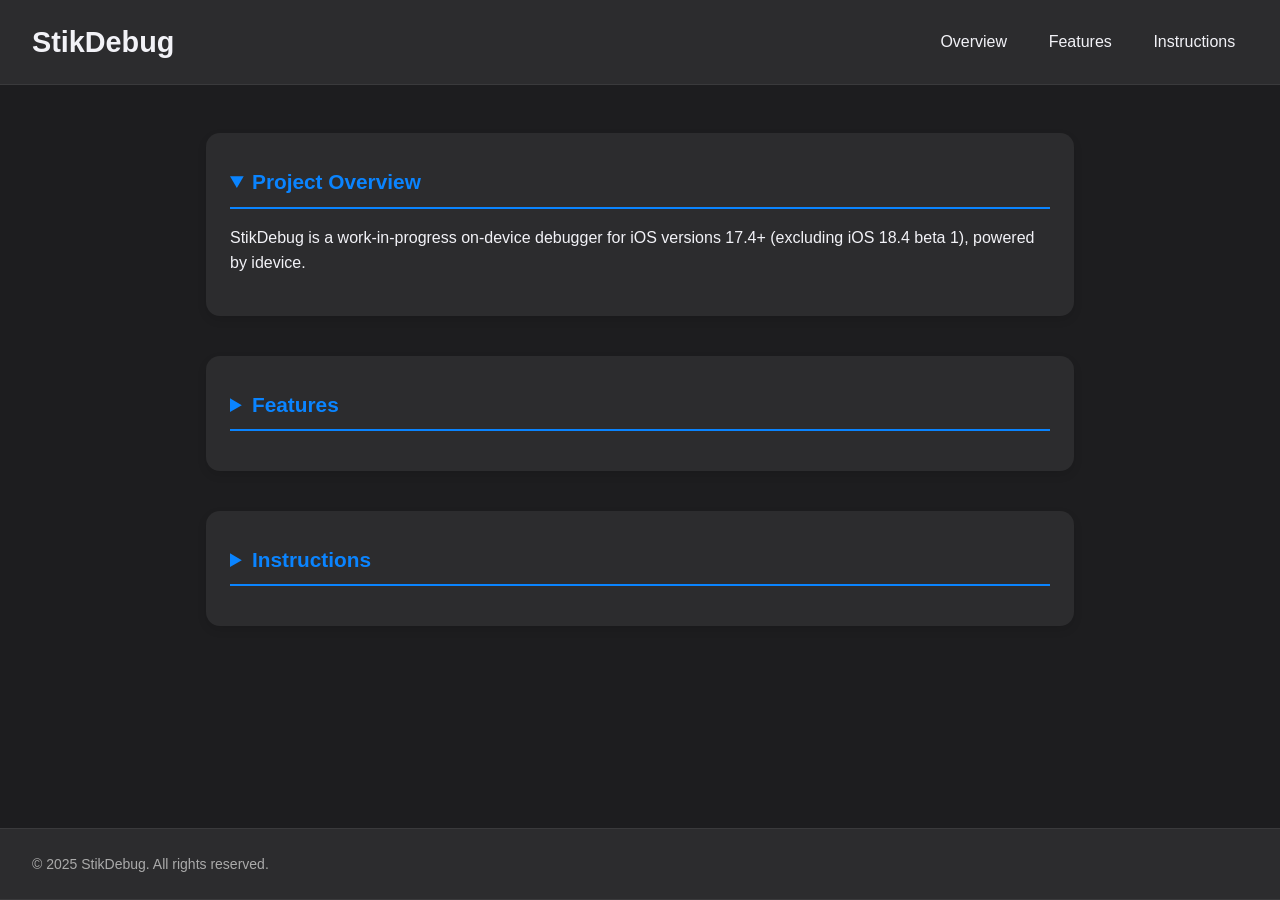
==== commit b2e75976: "Update index.html" ====
--- a/index.html
+++ b/index.html
@@ -168,7 +168,7 @@
       <details open>
         <summary>Project Overview</summary>
         <p>
-          StikDebug is a cutting-edge debugging and just-in-time tool built for iOS devices. Combining high-performance technology with an intuitive, SwiftUI-inspired interface, StikDebug streamlines installation, usage, and troubleshooting.
+          StikDebug is a work-in-progress on-device debugger for iOS versions 17.4+ (excluding iOS 18.4 beta 1), powered by idevice.
         </p>
       </details>
     </section>
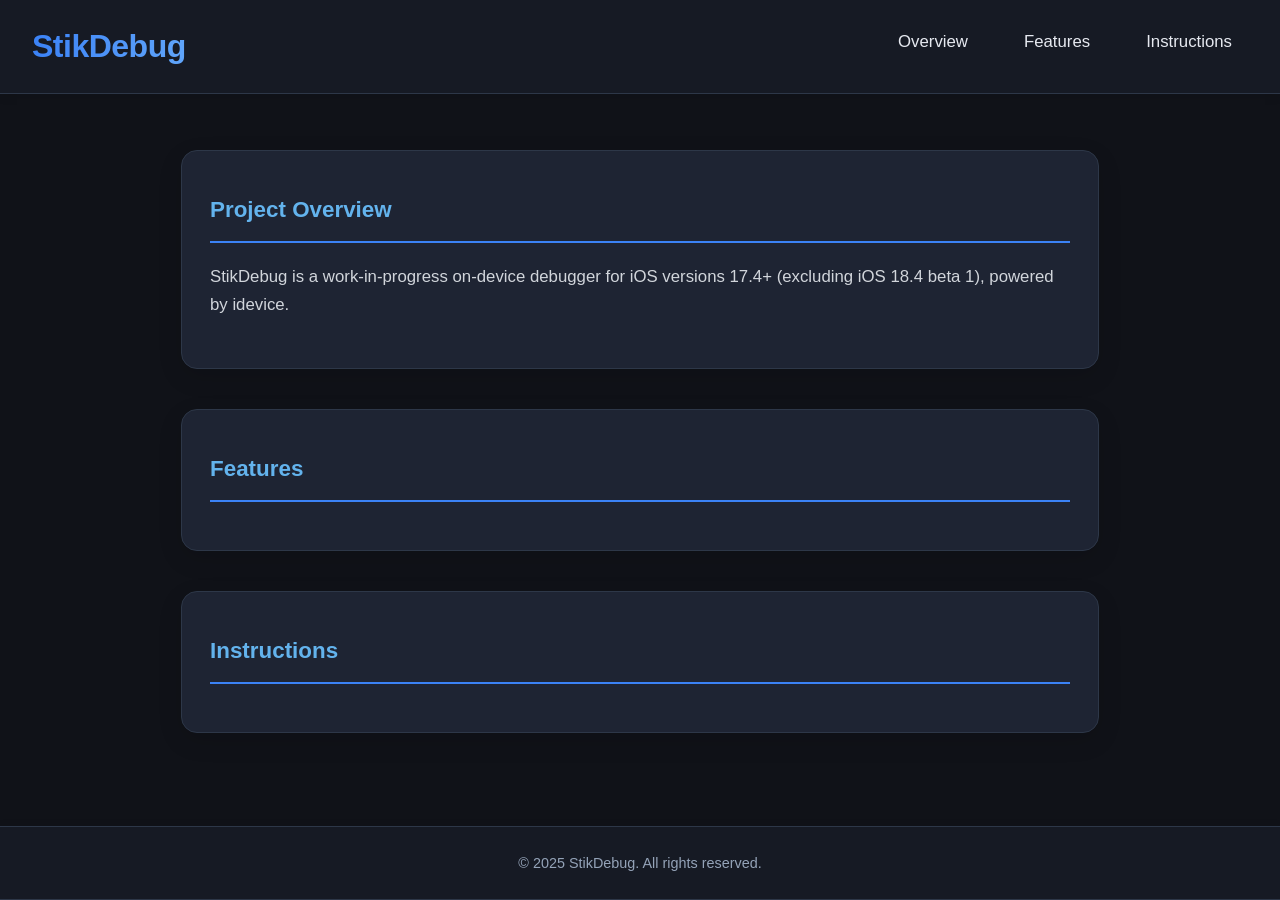
==== commit dceea276: "Update index.html" ====
--- a/index.html
+++ b/index.html
@@ -6,12 +6,15 @@
   <title>StikDebug</title>
   <style>
     :root {
-      --bg-color: #1d1d1f;
-      --header-footer-bg: #2c2c2e;
-      --text-color: #f2f2f7;
-      --accent-color: #0a84ff;
-      --border-color: #3a3a3c;
-      --card-bg: #2c2c2e;
+      --bg-color: #101218;
+      --header-footer-bg: #161a24;
+      --text-color: #e6e9f0;
+      --accent-color: #3b82f6;
+      --border-color: #2d3748;
+      --card-bg: #1e2433;
+      --hover-color: #4c6ef5;
+      --code-bg: #131722;
+      --summary-color: #63b3ed;
     }
 
     * {
@@ -23,7 +26,7 @@
       font-family: -apple-system, BlinkMacSystemFont, "Segoe UI", Roboto, "Helvetica Neue", Arial, sans-serif;
       background-color: var(--bg-color);
       color: var(--text-color);
-      line-height: 1.6;
+      line-height: 1.7;
       padding-bottom: 4rem;
     }
 
@@ -34,12 +37,18 @@
       display: flex;
       justify-content: space-between;
       align-items: center;
+      box-shadow: 0 2px 10px rgba(0, 0, 0, 0.1);
     }
 
     header h1 {
       margin: 0;
-      font-size: 1.8rem;
-      font-weight: 600;
+      font-size: 2rem;
+      font-weight: 700;
+      background: linear-gradient(90deg, var(--accent-color), #60a5fa);
+      -webkit-background-clip: text;
+      background-clip: text;
+      -webkit-text-fill-color: transparent;
+      letter-spacing: -0.5px;
     }
 
     nav ul {
@@ -47,90 +56,136 @@
       margin: 0;
       padding: 0;
       display: flex;
-      gap: 1rem;
+      gap: 1.5rem;
     }
 
     nav ul li a {
       text-decoration: none;
       color: var(--text-color);
-      padding: 0.4rem 0.8rem;
+      padding: 0.5rem 1rem;
       border-radius: 8px;
-      transition: background-color 0.2s;
+      transition: all 0.3s ease;
+      font-weight: 500;
+      font-size: 1.05rem;
     }
 
     nav ul li a:hover {
-      background-color: rgba(255, 255, 255, 0.05);
+      background-color: rgba(59, 130, 246, 0.1);
+      color: var(--accent-color);
     }
 
     main {
-      max-width: 900px;
-      margin: 2rem auto;
+      max-width: 950px;
+      margin: 2.5rem auto;
       padding: 1rem;
     }
 
     section {
       margin-bottom: 2.5rem;
-      border-radius: 14px;
+      border-radius: 16px;
       background-color: var(--card-bg);
-      padding: 1.5rem;
-      box-shadow: 0 4px 10px rgba(0,0,0,0.1);
+      padding: 1.75rem;
+      box-shadow: 0 8px 25px rgba(0, 0, 0, 0.12);
+      transition: transform 0.3s ease;
+      border: 1px solid var(--border-color);
+    }
+
+    section:hover {
+      transform: translateY(-4px);
     }
 
     details {
-      margin-bottom: 1rem;
+      margin-bottom: 1.25rem;
     }
 
     summary {
-      font-size: 1.3rem;
+      font-size: 1.4rem;
       font-weight: 600;
       cursor: pointer;
-      padding: 0.5rem 0;
-      color: var(--accent-color);
+      padding: 0.75rem 0;
+      color: var(--summary-color);
       outline: none;
       border-bottom: 2px solid var(--accent-color);
       transition: all 0.3s ease;
+      display: flex;
+      align-items: center;
+    }
+
+    summary:hover {
+      color: var(--accent-color);
+    }
+
+    summary::marker, summary::-webkit-details-marker {
+      color: var(--accent-color);
     }
 
     details[open] > summary {
-      margin-bottom: 1rem;
+      margin-bottom: 1.25rem;
     }
 
     details details > summary {
-      font-size: 1.1rem;
+      font-size: 1.2rem;
       border: none;
+      border-bottom: 1px solid rgba(59, 130, 246, 0.3);
     }
 
     p, li {
-      font-size: 1rem;
+      font-size: 1.05rem;
+      color: #d1d5db;
     }
 
     ul, ol {
-      padding-left: 1.5rem;
+      padding-left: 1.75rem;
+    }
+
+    li {
+      margin-bottom: 0.5rem;
+    }
+
+    strong {
+      color: var(--text-color);
+      font-weight: 600;
+    }
+
+    a {
+      color: var(--accent-color);
+      text-decoration: none;
+      transition: color 0.2s;
+    }
+
+    a:hover {
+      color: var(--hover-color);
+      text-decoration: underline;
     }
 
     a.button {
       display: inline-block;
-      background-color: var(--accent-color);
+      background: linear-gradient(135deg, var(--accent-color), #4c6ef5);
       color: #fff;
-      padding: 0.5rem 1.2rem;
+      padding: 0.6rem 1.4rem;
       border-radius: 10px;
       text-decoration: none;
       font-weight: 500;
-      margin-top: 0.8rem;
-      transition: background-color 0.3s;
+      margin-top: 1rem;
+      transition: all 0.3s;
+      box-shadow: 0 4px 12px rgba(59, 130, 246, 0.3);
     }
 
     a.button:hover {
-      background-color: #0060c0;
+      transform: translateY(-2px);
+      box-shadow: 0 6px 16px rgba(59, 130, 246, 0.4);
+      text-decoration: none;
     }
 
     pre {
-      background-color: #2a2a2c;
-      padding: 1rem;
-      border-radius: 10px;
+      background-color: var(--code-bg);
+      padding: 1.25rem;
+      border-radius: 12px;
       overflow-x: auto;
       font-size: 0.95rem;
-      line-height: 1.4;
+      line-height: 1.5;
+      border: 1px solid var(--border-color);
+      color: #a5b4fc;
     }
 
     footer {
@@ -141,12 +196,52 @@
       position: fixed;
       bottom: 0;
       width: 100%;
+      justify-content: center;
     }
 
     footer p {
       margin: 0;
-      font-size: 0.875rem;
-      color: #aaa;
+      font-size: 0.9rem;
+      color: #94a3b8;
+    }
+
+    /* Custom Scrollbar */
+    ::-webkit-scrollbar {
+      width: 8px;
+      height: 8px;
+    }
+
+    ::-webkit-scrollbar-track {
+      background: var(--bg-color);
+    }
+
+    ::-webkit-scrollbar-thumb {
+      background: #3d4a67;
+      border-radius: 4px;
+    }
+
+    ::-webkit-scrollbar-thumb:hover {
+      background: #4c5d7d;
+    }
+
+    @media (max-width: 768px) {
+      header {
+        flex-direction: column;
+        text-align: center;
+        padding: 1rem;
+      }
+
+      nav {
+        margin-top: 1rem;
+      }
+
+      header h1 {
+        margin-bottom: 0.5rem;
+      }
+
+      section {
+        padding: 1.25rem;
+      }
     }
   </style>
 </head>
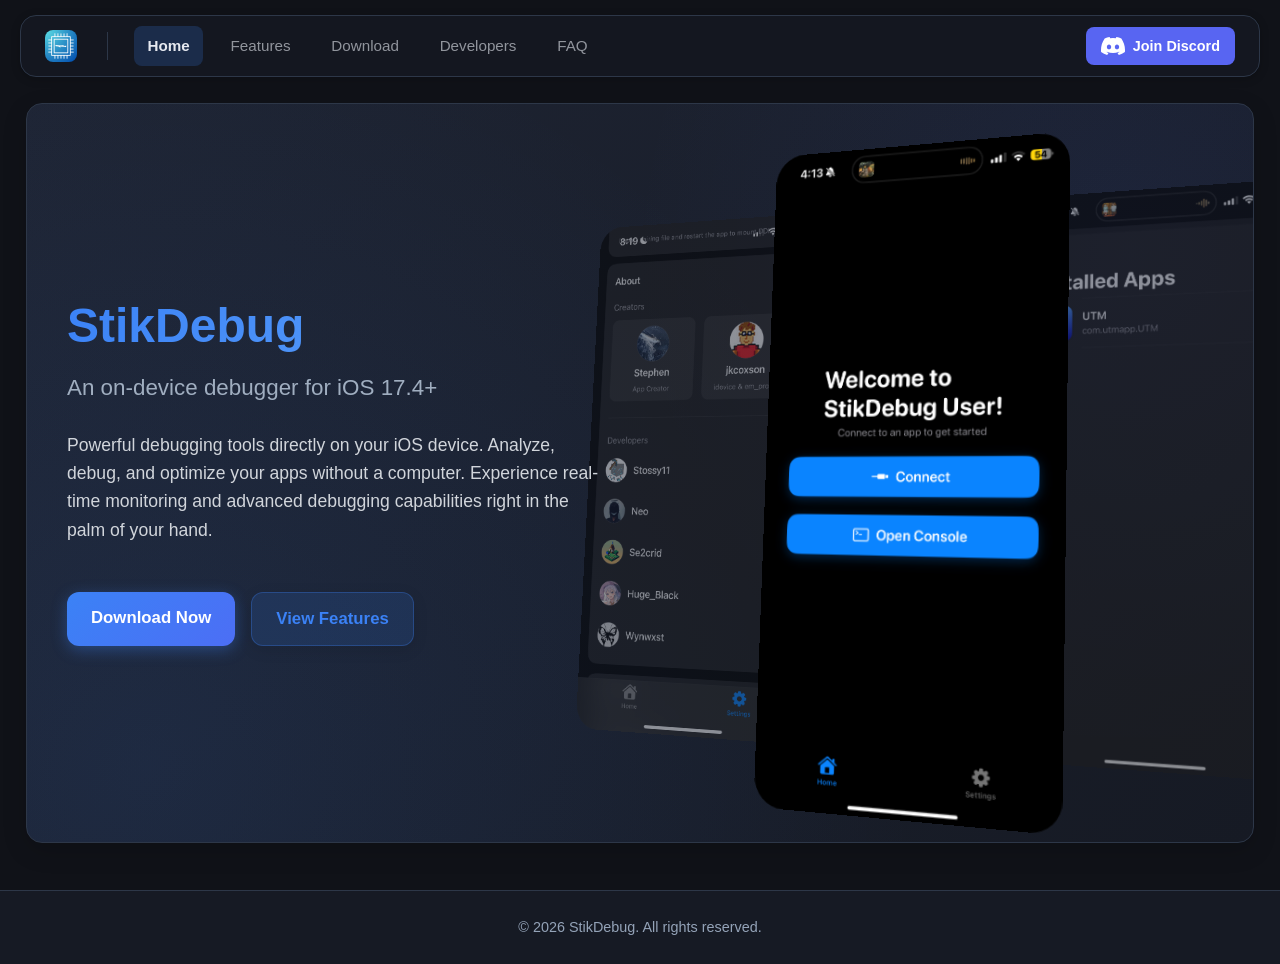
==== commit 1c98683a: "add all stuff" ====
--- a/index.html
+++ b/index.html
@@ -4,391 +4,101 @@
   <meta charset="UTF-8" />
   <meta name="viewport" content="width=device-width, initial-scale=1.0"/>
   <title>StikDebug</title>
-  <style>
-    :root {
-      --bg-color: #101218;
-      --header-footer-bg: #161a24;
-      --text-color: #e6e9f0;
-      --accent-color: #3b82f6;
-      --border-color: #2d3748;
-      --card-bg: #1e2433;
-      --hover-color: #4c6ef5;
-      --code-bg: #131722;
-      --summary-color: #63b3ed;
-    }
-
-    * {
-      box-sizing: border-box;
-    }
-
-    body {
-      margin: 0;
-      font-family: -apple-system, BlinkMacSystemFont, "Segoe UI", Roboto, "Helvetica Neue", Arial, sans-serif;
-      background-color: var(--bg-color);
-      color: var(--text-color);
-      line-height: 1.7;
-      padding-bottom: 4rem;
-    }
-
-    header, footer {
-      background-color: var(--header-footer-bg);
-      padding: 1.2rem 2rem;
-      border-bottom: 1px solid var(--border-color);
-      display: flex;
-      justify-content: space-between;
-      align-items: center;
-      box-shadow: 0 2px 10px rgba(0, 0, 0, 0.1);
-    }
-
-    header h1 {
-      margin: 0;
-      font-size: 2rem;
-      font-weight: 700;
-      background: linear-gradient(90deg, var(--accent-color), #60a5fa);
-      -webkit-background-clip: text;
-      background-clip: text;
-      -webkit-text-fill-color: transparent;
-      letter-spacing: -0.5px;
-    }
-
-    nav ul {
-      list-style: none;
-      margin: 0;
-      padding: 0;
-      display: flex;
-      gap: 1.5rem;
-    }
-
-    nav ul li a {
-      text-decoration: none;
-      color: var(--text-color);
-      padding: 0.5rem 1rem;
-      border-radius: 8px;
-      transition: all 0.3s ease;
-      font-weight: 500;
-      font-size: 1.05rem;
-    }
-
-    nav ul li a:hover {
-      background-color: rgba(59, 130, 246, 0.1);
-      color: var(--accent-color);
-    }
-
-    main {
-      max-width: 950px;
-      margin: 2.5rem auto;
-      padding: 1rem;
-    }
-
-    section {
-      margin-bottom: 2.5rem;
-      border-radius: 16px;
-      background-color: var(--card-bg);
-      padding: 1.75rem;
-      box-shadow: 0 8px 25px rgba(0, 0, 0, 0.12);
-      transition: transform 0.3s ease;
-      border: 1px solid var(--border-color);
-    }
-
-    section:hover {
-      transform: translateY(-4px);
-    }
-
-    details {
-      margin-bottom: 1.25rem;
-    }
-
-    summary {
-      font-size: 1.4rem;
-      font-weight: 600;
-      cursor: pointer;
-      padding: 0.75rem 0;
-      color: var(--summary-color);
-      outline: none;
-      border-bottom: 2px solid var(--accent-color);
-      transition: all 0.3s ease;
-      display: flex;
-      align-items: center;
-    }
-
-    summary:hover {
-      color: var(--accent-color);
-    }
-
-    summary::marker, summary::-webkit-details-marker {
-      color: var(--accent-color);
-    }
-
-    details[open] > summary {
-      margin-bottom: 1.25rem;
-    }
-
-    details details > summary {
-      font-size: 1.2rem;
-      border: none;
-      border-bottom: 1px solid rgba(59, 130, 246, 0.3);
-    }
-
-    p, li {
-      font-size: 1.05rem;
-      color: #d1d5db;
-    }
-
-    ul, ol {
-      padding-left: 1.75rem;
-    }
-
-    li {
-      margin-bottom: 0.5rem;
-    }
-
-    strong {
-      color: var(--text-color);
-      font-weight: 600;
-    }
-
-    a {
-      color: var(--accent-color);
-      text-decoration: none;
-      transition: color 0.2s;
-    }
-
-    a:hover {
-      color: var(--hover-color);
-      text-decoration: underline;
-    }
-
-    a.button {
-      display: inline-block;
-      background: linear-gradient(135deg, var(--accent-color), #4c6ef5);
-      color: #fff;
-      padding: 0.6rem 1.4rem;
-      border-radius: 10px;
-      text-decoration: none;
-      font-weight: 500;
-      margin-top: 1rem;
-      transition: all 0.3s;
-      box-shadow: 0 4px 12px rgba(59, 130, 246, 0.3);
-    }
-
-    a.button:hover {
-      transform: translateY(-2px);
-      box-shadow: 0 6px 16px rgba(59, 130, 246, 0.4);
-      text-decoration: none;
-    }
-
-    pre {
-      background-color: var(--code-bg);
-      padding: 1.25rem;
-      border-radius: 12px;
-      overflow-x: auto;
-      font-size: 0.95rem;
-      line-height: 1.5;
-      border: 1px solid var(--border-color);
-      color: #a5b4fc;
-    }
-
-    footer {
-      text-align: center;
-      padding: 1.5rem 2rem;
-      background-color: var(--header-footer-bg);
-      border-top: 1px solid var(--border-color);
-      position: fixed;
-      bottom: 0;
-      width: 100%;
-      justify-content: center;
-    }
-
-    footer p {
-      margin: 0;
-      font-size: 0.9rem;
-      color: #94a3b8;
-    }
-
-    /* Custom Scrollbar */
-    ::-webkit-scrollbar {
-      width: 8px;
-      height: 8px;
-    }
-
-    ::-webkit-scrollbar-track {
-      background: var(--bg-color);
-    }
-
-    ::-webkit-scrollbar-thumb {
-      background: #3d4a67;
-      border-radius: 4px;
-    }
-
-    ::-webkit-scrollbar-thumb:hover {
-      background: #4c5d7d;
-    }
-
-    @media (max-width: 768px) {
-      header {
-        flex-direction: column;
-        text-align: center;
-        padding: 1rem;
-      }
-
-      nav {
-        margin-top: 1rem;
-      }
-
-      header h1 {
-        margin-bottom: 0.5rem;
-      }
-
-      section {
-        padding: 1.25rem;
-      }
-    }
-  </style>
+  <link rel="stylesheet" href="styles.css">
 </head>
 <body>
-  <header>
-    <h1>StikDebug</h1>
-    <nav>
-      <ul>
-        <li><a href="#overview">Overview</a></li>
-        <li><a href="#features">Features</a></li>
-        <li><a href="#instructions">Instructions</a></li>
-      </ul>
-    </nav>
+  <!-- Glass Navbar -->
+  <header class="navbar">
+    <div class="navbar-left">
+      <div class="logo">
+        <img src="assets/icon.png" alt="StikDebug Logo">
+      </div>
+    </div>
+    
+    <div class="navbar-divider hide-on-mobile"></div>
+    
+    <div class="navbar-center hide-on-mobile">
+      <nav>
+        <a href="index.html">Home</a>
+        <a href="routes/features.html">Features</a>
+        <a href="routes/download.html">Download</a>
+        <a href="routes/developers.html">Developers</a>
+        <a href="routes/faq.html">FAQ</a>
+      </nav>
+    </div>
+    
+    <div class="navbar-right">
+      <a href="https://discord.gg/ZnNcrRT3M8" class="discord-button" target="_blank">
+        <img src="assets/discord-icon.svg" alt="Discord">
+        Join Discord
+      </a>
+      <button class="menu-toggle" aria-label="Toggle menu">
+        <span class="menu-icon"></span>
+      </button>
+    </div>
   </header>
 
+  <!-- Mobile Menu -->
+  <div class="mobile-menu">
+    <nav>
+      <a href="index.html">Home</a>
+      <a href="routes/features.html">Features</a>
+      <a href="routes/download.html">Download</a>
+      <a href="routes/developers.html">Developers</a>
+      <a href="routes/faq.html">FAQ</a>
+    </nav>
+  </div>
+
   <main>
-    <!-- Overview Section -->
-    <section id="overview">
-      <details open>
-        <summary>Project Overview</summary>
-        <p>
-          StikDebug is a work-in-progress on-device debugger for iOS versions 17.4+ (excluding iOS 18.4 beta 1), powered by idevice.
+    <!-- Hero Section with iPhone Display -->
+    <section id="hero" class="hero-section">
+      <div class="hero-content">
+        <h1>StikDebug</h1>
+        <p class="hero-tagline">An on-device debugger for iOS 17.4+</p>
+        <p class="hero-description">
+          Powerful debugging tools directly on your iOS device.
+          Analyze, debug, and optimize your apps without a computer.
+          Experience real-time monitoring and advanced debugging capabilities
+          right in the palm of your hand.
         </p>
-      </details>
-    </section>
-
-    <!-- Features Section -->
-    <section id="features">
-      <details>
-        <summary>Features</summary>
-        <ul>
-          <li>Seamless installation via AltStore PAL</li>
-          <li>Modern, dark mode user interface</li>
-          <li>Robust pairing and debugging features</li>
-          <li>Detailed log viewing with Open Console</li>
-          <li>Integrated support for shortcuts and automated actions</li>
-        </ul>
-      </details>
-    </section>
-
-    <!-- Instructions Section -->
-    <section id="instructions">
-      <details>
-        <summary>Instructions</summary>
-
-        <details>
-          <summary>How to Install StikDebug (with AltStore PAL)</summary>
-          <ol>
-            <li>Get AltStore PAL installed from <a href="https://altstore.io" target="_blank">altstore.io</a>.</li>
-            <li>Add the StikDebug source: <a href="altstore://source?url=https://stikdebug.xyz/apps.json" target="_blank">Add</a></li>
-            <li>Install via AltStore PAL – you're done!</li>
-          </ol>
-        </details>
-
-        <details>
-          <summary>Pairing File Instructions</summary>
-          <ol>
-            <li>Create a pairing file using the <a href="https://docs.sidestore.io/docs/getting-started/pairing-file/" target="_blank">SideStore guide</a>.</li>
-            <li>Zip and send it to your device via AirDrop, email, or Proton Drive.</li>
-          </ol>
-        </details>
-
-        <details>
-          <summary>How to Use StikDebug</summary>
-          <ol>
-            <li>Open the app and click "Continue" to enable the loopback VPN.</li>
-            <li>Tap "Connect" and select an app to debug.</li>
-          </ol>
-        </details>
-
-        <details>
-          <summary>How to View the Logs</summary>
-          <p>Tap the <strong>Open Console</strong> button.</p>
-        </details>
-
-        <details>
-          <summary>Common Issues</summary>
-          <ol>
-            <li><strong>Pairing File Issue -9</strong><br>Fix by recreating the file with JitterBugPair.</li>
-          </ol>
-        </details>
-
-        <details>
-          <summary>FAQ</summary>
-          <ul>
-            <li><strong>Do I need WiFi?</strong><br>Yes – WiFi or Airplane Mode is required.</li>
-            <li><strong>Is it open source?</strong><br>Yes – view on <a href="https://github.com/0-Blu/StikJIT/">GitHub</a>.</li>
-            <li><strong>Supported iOS?</strong><br>iOS 17.4 and up.</li>
-            <li><strong>Older iOS?</strong><br>No, update required.</li>
-          </ul>
-        </details>
-
-        <details>
-          <summary>iDevice Error Codes</summary>
-          <pre>
-Socket (-1)
-Ssl (-2)
-SslSetup (-3)
-Plist (-4)
-Utf8 (-5)
-UnexpectedResponse (-6)
-GetProhibited (-7)
-SessionInactive (-8)
-InvalidHostID (-9)
-NoEstablishedConnection (-10)
-HeartbeatSleepyTime (-11)
-HeartbeatTimeout (-12)
-NotFound (-13)
-CdtunnelPacketTooShort (-14)
-CdtunnelPacketInvalidMagic (-15)
-PacketSizeMismatch (-16)
-Json (-17)
-DeviceNotFound (-18)
-DeviceLocked (-19)
-UsbConnectionRefused (-20)
-UsbBadCommand (-21)
-UsbBadDevice (-22)
-UsbBadVersion (-23)
-BadBuildManifest (-24)
-ImageNotMounted (-25)
-Reqwest (-26)
-InternalError (-27)
-Xpc (-28)
-NsKeyedArchiveError (-29)
-UnknownAuxValueType (-30)
-UnknownChannel (-31)
-AddrParseError (-32)
-DisableMemoryLimitFailed (-33)
-NotEnoughBytes (-34)
-Utf8Error (-35)
-InvalidArgument (-36)
-UnknownErrorType (-37)
-
-FFI-Specific Bindings:
-AdapterIOFailed (-996)
-ServiceNotFound (-997)
-BufferTooSmall (-998)
-InvalidString (-999)
-InvalidArg (-1000)
-          </pre>
-        </details>
-      </details>
+        <div class="hero-buttons">
+          <a href="routes/download.html" class="button primary-button">Download Now</a>
+          <a href="routes/features.html" class="button secondary-button">View Features</a>
+        </div>
+      </div>
+      <div class="hero-image">
+        <div class="iphone-frame">
+          <div class="carousel-container">
+            <div class="carousel-track">
+              <div class="carousel-slide">
+                <img src="assets/iphone_1.png" alt="StikDebug App Screenshot 1" class="iphone-screenshot">
+              </div>
+              <div class="carousel-slide">
+                <img src="assets/iphone_2.png" alt="StikDebug App Screenshot 2" class="iphone-screenshot">
+              </div>
+              <div class="carousel-slide">
+                <img src="assets/iphone_3.png" alt="StikDebug App Screenshot 3" class="iphone-screenshot">
+              </div>
+              <div class="carousel-slide">
+                <img src="assets/iphone_4.png" alt="StikDebug App Screenshot 4" class="iphone-screenshot">
+              </div>
+              <div class="carousel-slide">
+                <img src="assets/iphone_5.png" alt="StikDebug App Screenshot 5" class="iphone-screenshot">
+              </div>
+              <div class="carousel-slide">
+                <img src="assets/iphone_6.png" alt="StikDebug App Screenshot 6" class="iphone-screenshot">
+              </div>
+            </div>
+          </div>
+        </div>
+      </div>
     </section>
   </main>
 
   <footer>
     <p>&copy; 2025 StikDebug. All rights reserved.</p>
   </footer>
+
+  <script src="script.js"></script>
 </body>
-</html>
+</html>
--- a/styles.css
+++ b/styles.css
@@ -0,0 +1,2244 @@
+:root {
+  --bg-color: #101218;
+  --header-footer-bg: #161a24;
+  --text-color: #e6e9f0;
+  --accent-color: #3b82f6;
+  --border-color: #2d3748;
+  --card-bg: #1e2433;
+  --hover-color: #4c6ef5;
+  --code-bg: #131722;
+  --summary-color: #63b3ed;
+}
+
+* {
+  box-sizing: border-box;
+}
+
+body {
+  margin: 0;
+  font-family: -apple-system, BlinkMacSystemFont, "Segoe UI", Roboto, "Helvetica Neue", Arial, sans-serif;
+  background-color: var(--bg-color);
+  color: var(--text-color);
+  line-height: 1.7;
+  min-height: 100vh;
+  display: flex;
+  flex-direction: column;
+}
+
+/* Updated Navbar Styles */
+.navbar {
+  display: flex;
+  align-items: center;
+  background: rgba(22, 26, 36, 0.8);
+  backdrop-filter: blur(12px);
+  -webkit-backdrop-filter: blur(12px);
+  border-radius: 16px;
+  padding: 10px 24px;
+  margin: 15px 20px 5px;
+  border: 1px solid var(--border-color);
+  box-shadow: 0 2px 10px rgba(0, 0, 0, 0.2);
+  position: sticky;
+  top: 15px;
+  z-index: 1000;
+}
+
+.navbar-left {
+  display: flex;
+  align-items: center;
+}
+
+.navbar .logo {
+  display: flex;
+  align-items: center;
+  font-size: 1.6rem;
+  font-weight: 700;
+  background: linear-gradient(90deg, var(--accent-color), #60a5fa);
+  -webkit-background-clip: text;
+  background-clip: text;
+  -webkit-text-fill-color: transparent;
+  letter-spacing: -0.5px;
+}
+
+.navbar .logo img {
+  width: 32px;
+  height: 32px;
+  margin-right: 10px;
+  border-radius: 8px;
+}
+
+.navbar-center {
+  display: flex;
+  align-items: center;
+  margin-left: 0;
+}
+
+.navbar-divider {
+  width: 1px;
+  height: 28px;
+  background-color: var(--border-color);
+  margin: 0 20px;
+}
+
+.navbar nav {
+  display: flex;
+  gap: 0.1rem;
+}
+
+.navbar nav a {
+  margin: 0 6px;
+  color: rgba(230, 233, 240, 0.6);
+  text-decoration: none;
+  font-weight: 500;
+  padding: 0.45rem 0.85rem;
+  border-radius: 8px;
+  transition: all 0.3s ease;
+  font-size: 0.95rem;
+}
+
+.navbar nav a:hover, .navbar nav a.active {
+  background-color: rgba(59, 130, 246, 0.1);
+  color: var(--accent-color);
+}
+
+.navbar nav a.active {
+  background-color: rgba(59, 130, 246, 0.2);
+  font-weight: 600;
+  color: var(--text-color);
+}
+
+.navbar-right {
+  display: flex;
+  align-items: center;
+  margin-left: auto;
+  justify-content: flex-end;
+  gap: 8px;
+}
+
+.discord-button {
+  display: flex;
+  align-items: center;
+  justify-content: center;
+  background-color: #5865F2;
+  color: white;
+  padding: 7px 15px;
+  border-radius: 8px;
+  font-weight: 600;
+  text-decoration: none;
+  transition: background-color 0.3s ease;
+  font-size: 0.9rem;
+  margin-right: 0;
+  white-space: nowrap;
+}
+
+.discord-button:hover {
+  background-color: #4752c4;
+  text-decoration: none;
+  color: white;
+}
+
+.discord-button img {
+  width: 24px;
+  height: 24px;
+  margin-right: 8px;
+}
+
+/* Removing old header styles */
+header {
+  background-color: transparent;
+  border-bottom: none;
+  box-shadow: none;
+  padding: 0;
+}
+
+main {
+  max-width: 100%;
+  margin: 5px 10px 15px;
+  padding: 1rem;
+  flex: 1;
+}
+
+@media (max-width: 768px) {
+  main {
+    margin: 0.5rem auto;
+    padding: 1rem;
+    max-width: 98%;
+  }
+}
+
+section {
+  margin-bottom: 1rem;
+  border-radius: 16px;
+  background-color: var(--card-bg);
+  padding: 1.75rem;
+  box-shadow: 0 8px 25px rgba(0, 0, 0, 0.12);
+  transition: transform 0.3s ease;
+  border: 1px solid var(--border-color);
+}
+
+section:hover {
+  transform: translateY(-4px);
+}
+
+details {
+  margin-bottom: 1.25rem;
+}
+
+summary {
+  font-size: 1.4rem;
+  font-weight: 600;
+  cursor: pointer;
+  padding: 0.75rem 0;
+  color: var(--summary-color);
+  outline: none;
+  border-bottom: 2px solid var(--accent-color);
+  transition: all 0.3s ease;
+  display: flex;
+  align-items: center;
+}
+
+summary:hover {
+  color: var(--accent-color);
+}
+
+summary::marker, summary::-webkit-details-marker {
+  color: var(--accent-color);
+}
+
+details[open] > summary {
+  margin-bottom: 1.25rem;
+}
+
+details details > summary {
+  font-size: 1.2rem;
+  border: none;
+  border-bottom: 1px solid rgba(59, 130, 246, 0.3);
+}
+
+p, li {
+  font-size: 1.05rem;
+  color: #d1d5db;
+}
+
+ul, ol {
+  padding-left: 1.75rem;
+}
+
+li {
+  margin-bottom: 0.5rem;
+}
+
+strong {
+  color: var(--text-color);
+  font-weight: 600;
+}
+
+a {
+  color: var(--accent-color);
+  text-decoration: none;
+  transition: color 0.2s;
+}
+
+a:hover {
+  color: var(--hover-color);
+  text-decoration: underline;
+}
+
+a.button {
+  display: inline-block;
+  background: linear-gradient(135deg, var(--accent-color), #4c6ef5);
+  color: #fff;
+  padding: 0.6rem 1.4rem;
+  border-radius: 10px;
+  text-decoration: none;
+  font-weight: 500;
+  margin-top: 1rem;
+  transition: all 0.3s;
+  box-shadow: 0 4px 12px rgba(59, 130, 246, 0.3);
+}
+
+a.button:hover {
+  transform: translateY(-2px);
+  box-shadow: 0 6px 16px rgba(59, 130, 246, 0.4);
+  text-decoration: none;
+}
+
+pre {
+  background-color: var(--code-bg);
+  padding: 1.25rem;
+  border-radius: 12px;
+  overflow-x: auto;
+  font-size: 0.95rem;
+  line-height: 1.5;
+  border: 1px solid var(--border-color);
+  color: #a5b4fc;
+}
+
+footer {
+  text-align: center;
+  padding: 1.5rem 2rem;
+  background-color: var(--header-footer-bg);
+  border-top: 1px solid var(--border-color);
+  position: relative;
+  width: 100%;
+  justify-content: center;
+  margin-top: auto;
+}
+
+footer p {
+  margin: 0;
+  font-size: 0.9rem;
+  color: #94a3b8;
+}
+
+/* Custom Scrollbar */
+::-webkit-scrollbar {
+  width: 8px;
+  height: 8px;
+}
+
+::-webkit-scrollbar-track {
+  background: var(--bg-color);
+}
+
+::-webkit-scrollbar-thumb {
+  background: #3d4a67;
+  border-radius: 4px;
+}
+
+::-webkit-scrollbar-thumb:hover {
+  background: #4c5d7d;
+}
+
+/* Quick Links Styles */
+.quick-links {
+  display: grid;
+  grid-template-columns: repeat(auto-fit, minmax(250px, 1fr));
+  gap: 1.5rem;
+  margin-top: 1.5rem;
+}
+
+.quick-link {
+  background-color: var(--card-bg);
+  border: 1px solid var(--border-color);
+  border-radius: 12px;
+  padding: 1.25rem;
+  text-decoration: none;
+  transition: all 0.3s ease;
+  display: block;
+}
+
+.quick-link:hover {
+  transform: translateY(-4px);
+  box-shadow: 0 8px 25px rgba(59, 130, 246, 0.15);
+  border-color: var(--accent-color);
+  text-decoration: none;
+}
+
+.quick-link h3 {
+  margin-top: 0;
+  margin-bottom: 0.5rem;
+  color: var(--accent-color);
+  font-size: 1.2rem;
+}
+
+.quick-link p {
+  margin: 0;
+  color: #a0aec0;
+  font-size: 0.95rem;
+}
+
+.button-container {
+  display: flex;
+  gap: 1rem;
+  margin-top: 1.5rem;
+  flex-wrap: wrap;
+}
+
+/* Active nav link for current page */
+.navbar nav a[href$=".html"]:hover {
+  background-color: rgba(59, 130, 246, 0.1);
+  color: var(--accent-color);
+}
+
+/* Update current page active state */
+.navbar nav a[href="index.html"]:has(body[data-page="home"]),
+.navbar nav a[href="routes/features.html"]:has(body[data-page="features"]),
+.navbar nav a[href="routes/download.html"]:has(body[data-page="download"]),
+.navbar nav a[href="routes/developers.html"]:has(body[data-page="developers"]),
+.navbar nav a[href="routes/faq.html"]:has(body[data-page="faq"]) {
+  background-color: rgba(59, 130, 246, 0.2);
+  font-weight: 600;
+}
+
+/* Mobile styles update */
+@media (max-width: 768px) {
+  .navbar {
+    flex-direction: row;
+    justify-content: space-between;
+    padding: 10px 12px;
+    margin: 15px 20px 5px;
+    top: 15px;
+    position: sticky;
+    z-index: 1001;
+  }
+  
+  .navbar-left {
+    flex: 0 1 auto;
+  }
+  
+  .navbar .logo img {
+    width: 32px;
+    height: 32px;
+    margin-right: 10px;
+  }
+  
+  .navbar-divider {
+    height: 32px;
+    display: none;
+  }
+  
+  .navbar-center {
+    display: none;
+  }
+  
+  .navbar-right {
+    display: flex;
+    align-items: center;
+    gap: 6px;
+    margin-left: auto;
+  }
+  
+  section {
+    padding: 1.25rem;
+  }
+  
+  .quick-links {
+    grid-template-columns: 1fr;
+  }
+  
+  .button-container {
+    flex-direction: column;
+  }
+  
+  .discord-button {
+    padding: 7px 12px;
+    font-size: 0.9rem;
+  }
+  
+  .discord-button img {
+    width: 20px;
+    height: 20px;
+    margin-right: 8px;
+  }
+  
+  .navbar nav a {
+    margin: 0 8px;
+    padding: 0.45rem 0.85rem;
+    font-size: 1rem;
+  }
+  
+  .menu-toggle {
+    margin-left: 4px;
+  }
+}
+
+/* Update media queries at the bottom as well */
+@media (max-width: 768px) {
+  .hide-on-mobile {
+    display: none;
+  }
+  
+  .menu-toggle {
+    display: flex !important; /* Force display on mobile with flex */
+    margin-left: 8px;
+  }
+  
+  .navbar {
+    flex-wrap: nowrap;
+    position: sticky; /* Make sure navbar stays sticky on mobile */
+  }
+  
+  .navbar-right {
+    position: relative; /* Make sure this is a positioning context */
+  }
+  
+  .mobile-menu {
+    position: fixed;
+    top: 70px; /* Increased from 70px */
+    right: 20px;
+    z-index: 2000; /* Ensure it's above everything */
+
+  }
+  
+  .menu-toggle {
+    position: relative; /* Ensure toggle is a positioning context */
+  }
+}
+
+/* Mobile Menu Styles */
+.menu-toggle {
+  display: none; /* Hidden by default */
+  background: none;
+  border: none;
+  cursor: pointer;
+  padding: 8px;
+  margin-left: 0.75rem;
+  border-radius: 6px;
+  transition: all 0.3s;
+  width: 40px;
+  height: 40px;
+  align-items: center;
+  justify-content: center;
+}
+
+@media (min-width: 769px) {
+  .menu-toggle {
+    display: none !important;
+  }
+}
+
+.menu-toggle:hover {
+  background-color: rgba(59, 130, 246, 0.15);
+}
+
+.menu-icon {
+  display: block;
+  position: relative;
+  width: 24px;
+  height: 2px;
+  background-color: var(--text-color);
+  transition: background-color 0.3s;
+  border-radius: 1px;
+}
+
+.menu-icon:before,
+.menu-icon:after {
+  content: '';
+  position: absolute;
+  width: 24px;
+  height: 2px;
+  background-color: var(--text-color);
+  transition: transform 0.3s;
+  border-radius: 1px;
+  left: 0;
+}
+
+.menu-icon:before {
+  top: -6px;
+}
+
+.menu-icon:after {
+  bottom: -6px;
+}
+
+.menu-active .menu-icon {
+  background-color: transparent;
+}
+
+.menu-active .menu-icon:before {
+  transform: translateY(6px) rotate(45deg);
+}
+
+.menu-active .menu-icon:after {
+  transform: translateY(-6px) rotate(-45deg);
+}
+
+/* New Dropdown Mobile Menu */
+.mobile-menu {
+  display: none;
+  position: fixed;
+  top: 70px;
+  right: 20px;
+  width: auto;
+  min-width: 200px;
+  background: rgba(30, 36, 51, 0.95);
+  backdrop-filter: blur(12px);
+  -webkit-backdrop-filter: blur(12px);
+  border-radius: 12px;
+  box-shadow: 0 8px 25px rgba(0, 0, 0, 0.3);
+  overflow: hidden;
+  z-index: 1002;
+  opacity: 0;
+  visibility: hidden;
+  transform: translateY(-10px);
+  transition: opacity 0.3s ease, visibility 0.3s ease, transform 0.3s ease;
+  border: 1px solid var(--border-color);
+  margin-top: 10px;
+}
+
+.mobile-menu.show {
+  opacity: 1;
+  visibility: visible;
+  display: block;
+  transform: translateY(0);
+}
+
+.mobile-menu nav {
+  display: flex;
+  flex-direction: column;
+  padding: 0.5rem;
+}
+
+.mobile-menu nav a {
+  padding: 0.75rem 1rem;
+  color: var(--text-color);
+  text-decoration: none;
+  font-size: 1rem;
+  border-radius: 8px;
+  margin: 2px 0;
+  display: flex;
+  align-items: center;
+  transition: all 0.2s ease;
+  font-weight: 500;
+}
+
+.mobile-menu nav a:hover {
+  background-color: rgba(59, 130, 246, 0.15);
+  color: white;
+  transform: translateX(2px);
+}
+
+.mobile-menu nav a.active {
+  background-color: rgba(59, 130, 246, 0.3);
+  color: white;
+  font-weight: 600;
+}
+
+.mobile-menu nav a:before {
+  content: '';
+  display: inline-block;
+  width: 20px;
+  height: 20px;
+  margin-right: 12px;
+  background-position: center;
+  background-repeat: no-repeat;
+  background-size: contain;
+  opacity: 0.9;
+}
+
+/* Add specific icons for each menu item */
+.mobile-menu nav a[href*="index.html"]:before {
+  background-image: url("data:image/svg+xml,%3Csvg xmlns='http://www.w3.org/2000/svg' fill='none' viewBox='0 0 24 24' stroke='white' stroke-width='2'%3E%3Cpath stroke-linecap='round' stroke-linejoin='round' d='M3 12l2-2m0 0l7-7 7 7M5 10v10a1 1 0 001 1h3m10-11l2 2m-2-2v10a1 1 0 01-1 1h-3m-6 0a1 1 0 001-1v-4a1 1 0 011-1h2a1 1 0 011 1v4a1 1 0 001 1m-6 0h6'/%3E%3C/svg%3E");
+}
+
+.mobile-menu nav a[href*="features.html"]:before {
+  background-image: url("data:image/svg+xml,%3Csvg xmlns='http://www.w3.org/2000/svg' fill='none' viewBox='0 0 24 24' stroke='white' stroke-width='2'%3E%3Cpath stroke-linecap='round' stroke-linejoin='round' d='M5 3v4M3 5h4M6 17v4m-2-2h4m5-16l2.286 6.857L21 12l-5.714 2.143L13 21l-2.286-6.857L5 12l5.714-2.143L13 3z'/%3E%3C/svg%3E");
+}
+
+.mobile-menu nav a[href*="download.html"]:before {
+  background-image: url("data:image/svg+xml,%3Csvg xmlns='http://www.w3.org/2000/svg' fill='none' viewBox='0 0 24 24' stroke='white' stroke-width='2'%3E%3Cpath stroke-linecap='round' stroke-linejoin='round' d='M4 16v1a3 3 0 003 3h10a3 3 0 003-3v-1m-4-4l-4 4m0 0l-4-4m4 4V4'/%3E%3C/svg%3E");
+}
+
+.mobile-menu nav a[href*="developers.html"]:before {
+  background-image: url("data:image/svg+xml,%3Csvg xmlns='http://www.w3.org/2000/svg' fill='none' viewBox='0 0 24 24' stroke='white' stroke-width='2'%3E%3Cpath stroke-linecap='round' stroke-linejoin='round' d='M10 20l4-16m4 4l4 4-4 4M6 16l-4-4 4-4'/%3E%3C/svg%3E");
+}
+
+.mobile-menu nav a[href*="faq.html"]:before {
+  background-image: url("data:image/svg+xml,%3Csvg xmlns='http://www.w3.org/2000/svg' fill='none' viewBox='0 0 24 24' stroke='white' stroke-width='2'%3E%3Cpath stroke-linecap='round' stroke-linejoin='round' d='M8.228 9c.549-1.165 2.03-2 3.772-2 2.21 0 4 1.343 4 3 0 1.4-1.278 2.575-3.006 2.907-.542.104-.994.54-.994 1.093m0 3h.01M21 12a9 9 0 11-18 0 9 9 0 0118 0z'/%3E%3C/svg%3E");
+}
+
+/* Update hover and active states for mobile menu items */
+.mobile-menu nav a:hover:before {
+  opacity: 1;
+}
+
+.mobile-menu nav a.active:before {
+  opacity: 1;
+}
+
+.menu-toggle.visible {
+  display: block;
+  background-color: rgba(59, 130, 246, 0.1);
+  border-radius: 4px;
+}
+
+/* Only show menu toggle on mobile when it has visible class */
+@media (max-width: 768px) {
+  .menu-toggle.visible {
+    display: block !important;
+  }
+  
+  .mobile-menu {
+    position: fixed;
+    top: 70px; /* Position it below the navbar */
+    right: 20px;
+    z-index: 2000; /* Ensure it's above everything */
+  }
+}
+
+/* Updated Hero Section Styles */
+.hero-section {
+  display: grid;
+  grid-template-columns: 1fr 1fr;
+  align-items: center;
+  gap: 2rem;
+  padding: 2.5rem;
+  border-radius: 16px;
+  background: linear-gradient(135deg, #1e2433 0%, #161a24 50%, #1a2031 100%);
+  background-size: 200% 200%;
+  animation: gradientShift 15s ease infinite;
+  position: relative;
+  overflow: hidden;
+  box-shadow: 0 8px 25px rgba(0, 0, 0, 0.15);
+  margin-bottom: 1rem;
+  border: 1px solid var(--border-color);
+  min-height: calc(100vh - 160px);
+}
+
+.hero-section::before {
+  content: '';
+  position: absolute;
+  top: 0;
+  left: 0;
+  right: 0;
+  bottom: 0;
+  background: radial-gradient(circle at 10% 90%, rgba(59, 130, 246, 0.1) 0%, transparent 60%),
+              radial-gradient(circle at 90% 20%, rgba(76, 110, 245, 0.08) 0%, transparent 40%);
+  pointer-events: none;
+}
+
+.hero-content {
+  padding-right: 1rem;
+  z-index: 1;
+}
+
+.hero-content h1 {
+  font-size: 3rem;
+  margin: 0 0 1rem 0;
+  background: linear-gradient(120deg, var(--accent-color), #60a5fa);
+  -webkit-background-clip: text;
+  background-clip: text;
+  -webkit-text-fill-color: transparent;
+  line-height: 1.1;
+}
+
+.hero-tagline {
+  font-size: 1.4rem;
+  color: #a0aec0;
+  margin: 0 0 1.5rem 0;
+  font-weight: 500;
+}
+
+.hero-description {
+  font-size: 1.1rem;
+  margin-bottom: 2rem;
+  line-height: 1.6;
+  color: #d1d5db;
+}
+
+.hero-buttons {
+  display: flex;
+  gap: 1rem;
+  flex-wrap: wrap;
+}
+
+.button.primary-button {
+  background: linear-gradient(135deg, var(--accent-color), #4c6ef5);
+  color: white;
+  font-weight: 600;
+  padding: 0.75rem 1.5rem;
+  font-size: 1.05rem;
+  border-radius: 12px;
+  box-shadow: 0 4px 15px rgba(59, 130, 246, 0.35);
+}
+
+.button.secondary-button {
+  background: rgba(59, 130, 246, 0.15);
+  color: var(--accent-color);
+  font-weight: 600;
+  padding: 0.75rem 1.5rem;
+  font-size: 1.05rem;
+  border-radius: 12px;
+  box-shadow: 0 4px 15px rgba(0, 0, 0, 0.1);
+  border: 1px solid rgba(59, 130, 246, 0.3);
+}
+
+.button.primary-button:hover {
+  transform: translateY(-3px);
+  box-shadow: 0 6px 20px rgba(59, 130, 246, 0.45);
+}
+
+.button.secondary-button:hover {
+  background: rgba(59, 130, 246, 0.25);
+  transform: translateY(-3px);
+  box-shadow: 0 6px 20px rgba(0, 0, 0, 0.15);
+}
+
+.hero-image {
+  display: flex;
+  justify-content: center;
+  align-items: center;
+  position: relative;
+}
+
+.iphone-frame {
+  position: relative;
+  width: 100%;
+  max-width: 350px;
+  height: 650px;
+  margin: 0 auto;
+  transform: perspective(1000px) rotateY(-15deg) rotateX(5deg);
+  transition: all 0.5s ease;
+  filter: none;
+  overflow: visible;
+  border-radius: 30px;
+  display: flex;
+  align-items: center;
+  justify-content: center;
+}
+
+.iphone-frame:hover {
+  transform: perspective(1000px) rotateY(-10deg) rotateX(2deg) translateY(-10px);
+}
+
+.iphone-screenshot {
+  width: 100%;
+  height: auto;
+  border-radius: 26px;
+  display: block;
+}
+
+/* Features Grid Styles */
+.features-grid {
+  padding: 2.5rem;
+  border-radius: 16px;
+  background-color: var(--card-bg);
+  box-shadow: 0 8px 25px rgba(0, 0, 0, 0.15);
+  border: 1px solid var(--border-color);
+}
+
+.features-grid h2 {
+  text-align: center;
+  font-size: 1.8rem;
+  margin-top: 0;
+  margin-bottom: 2rem;
+  color: var(--text-color);
+}
+
+.feature-cards {
+  display: grid;
+  grid-template-columns: repeat(auto-fit, minmax(240px, 1fr));
+  gap: 1.5rem;
+}
+
+.feature-card {
+  background: rgba(30, 41, 59, 0.5);
+  border-radius: 12px;
+  padding: 1.5rem;
+  transition: all 0.3s ease;
+  border: 1px solid var(--border-color);
+  display: flex;
+  flex-direction: column;
+  align-items: center;
+  text-align: center;
+}
+
+.feature-card:hover {
+  transform: translateY(-5px);
+  background: rgba(30, 41, 59, 0.8);
+  border-color: var(--accent-color);
+  box-shadow: 0 10px 30px rgba(59, 130, 246, 0.15);
+}
+
+.feature-icon {
+  font-size: 2.5rem;
+  margin-bottom: 1rem;
+  display: flex;
+  align-items: center;
+  justify-content: center;
+  width: 60px;
+  height: 60px;
+  border-radius: 50%;
+  background: rgba(59, 130, 246, 0.1);
+  border: 1px solid rgba(59, 130, 246, 0.3);
+}
+
+.feature-card h3 {
+  margin: 0 0 0.75rem 0;
+  font-size: 1.2rem;
+  color: var(--text-color);
+}
+
+.feature-card p {
+  margin: 0;
+  font-size: 0.95rem;
+  color: #a0aec0;
+  line-height: 1.6;
+}
+
+/* Mobile Responsiveness for Hero Section */
+@media (max-width: 768px) {
+  .hero-section {
+    grid-template-columns: 1fr;
+    padding: 1.5rem;
+    min-height: calc(100vh - 120px);
+  }
+  
+  .hero-content {
+    order: 1;
+    padding-right: 0;
+    text-align: center;
+  }
+  
+  .hero-image {
+    order: 0;
+    margin-bottom: 1.5rem;
+  }
+  
+  .hero-content h1 {
+    font-size: 2.5rem;
+  }
+  
+  .hero-tagline {
+    font-size: 1.2rem;
+  }
+  
+  .hero-buttons {
+    justify-content: center;
+  }
+  
+  .iphone-frame {
+    transform: perspective(800px) rotateY(0deg) rotateX(5deg);
+    max-width: 220px;
+  }
+  
+  .iphone-frame:hover {
+    transform: perspective(800px) rotateY(0deg) rotateX(2deg) translateY(-5px);
+  }
+  
+  .feature-cards {
+    grid-template-columns: 1fr;
+  }
+}
+
+/* Animated Hero Background */
+@keyframes gradientShift {
+  0% {
+    background-position: 0% 50%;
+  }
+  50% {
+    background-position: 100% 50%;
+  }
+  100% {
+    background-position: 0% 50%;
+  }
+}
+
+/* Updated Carousel Styles with better separation */
+.carousel-container {
+  position: relative;
+  width: 130%;
+  height: 100%;
+  overflow: visible;
+  perspective: 1200px;
+  margin-left: -15%;
+  cursor: pointer;
+}
+
+.carousel-track {
+  display: flex;
+  position: relative;
+  width: 100%;
+  height: 100%;
+}
+
+.carousel-slide {
+  position: absolute;
+  width: 100%;
+  height: 100%;
+  left: 0;
+  top: 0;
+  display: flex;
+  align-items: center;
+  justify-content: center;
+  pointer-events: none;
+  will-change: transform, opacity;
+  backface-visibility: hidden;
+  -webkit-backface-visibility: hidden;
+  transform-style: preserve-3d;
+}
+
+.carousel-slide.active {
+  pointer-events: auto;
+}
+
+.carousel-slide.prev {
+  pointer-events: auto;
+}
+
+.carousel-slide.next {
+  pointer-events: auto;
+}
+
+.carousel-slide img {
+  width: auto;
+  height: auto;
+  max-width: 100%;
+  max-height: 100%;
+  object-fit: contain;
+  border-radius: 30px;
+  display: block;
+  pointer-events: none;
+  user-select: none;
+  transform: translateZ(0);
+  will-change: transform;
+}
+
+/* Mobile adjustments */
+@media (max-width: 768px) {
+  .carousel-container {
+    width: 100%;
+    margin-left: 0;
+    overflow: hidden;
+  }
+  
+  .iphone-frame {
+    transform: perspective(800px) rotateY(0deg) rotateX(5deg);
+    max-width: 180px;
+    height: 370px;
+  }
+  
+  .iphone-frame:hover {
+    transform: perspective(800px) rotateY(0deg) rotateX(2deg) translateY(-5px);
+  }
+}
+
+/* Features Page Styles */
+.features-hero {
+  background: linear-gradient(135deg, #1e2433 0%, #161a24 50%, #1a2031 100%);
+  border-radius: 16px;
+  padding: 3rem 2rem;
+  margin-bottom: 2rem;
+  text-align: center;
+  position: relative;
+  overflow: hidden;
+  border: 1px solid var(--border-color);
+  box-shadow: 0 8px 25px rgba(0, 0, 0, 0.15);
+}
+
+.features-hero::before {
+  content: '';
+  position: absolute;
+  top: 0;
+  left: 0;
+  right: 0;
+  bottom: 0;
+  background: radial-gradient(circle at 10% 90%, rgba(59, 130, 246, 0.1) 0%, transparent 60%),
+              radial-gradient(circle at 90% 20%, rgba(76, 110, 245, 0.08) 0%, transparent 40%);
+  pointer-events: none;
+}
+
+.features-hero-content {
+  max-width: 800px;
+  margin: 0 auto;
+  position: relative;
+  z-index: 1;
+}
+
+.features-hero h1 {
+  font-size: 3rem;
+  margin: 0 0 1.5rem 0;
+  background: linear-gradient(120deg, var(--accent-color), #60a5fa);
+  -webkit-background-clip: text;
+  background-clip: text;
+  -webkit-text-fill-color: transparent;
+  line-height: 1.1;
+}
+
+.features-hero p {
+  font-size: 1.25rem;
+  color: #d1d5db;
+  margin: 0;
+  line-height: 1.6;
+}
+
+/* Feature Showcase */
+.feature-showcase {
+  display: grid;
+  grid-template-columns: 1fr 1fr;
+  gap: 3rem;
+  align-items: center;
+  padding: 3rem 2rem;
+  border-radius: 16px;
+  background-color: var(--card-bg);
+  margin-bottom: 2rem;
+  border: 1px solid var(--border-color);
+  box-shadow: 0 8px 25px rgba(0, 0, 0, 0.15);
+  transition: transform 0.3s ease;
+}
+
+.feature-showcase:hover {
+  transform: translateY(-4px);
+}
+
+.feature-showcase.right-image {
+  grid-template-areas: "text image";
+}
+
+.feature-showcase.left-image {
+  grid-template-areas: "image text";
+}
+
+.feature-text {
+  grid-area: text;
+  display: flex;
+  flex-direction: column;
+  justify-content: center;
+}
+
+.feature-image {
+  grid-area: image;
+  display: flex;
+  justify-content: center;
+  align-items: center;
+}
+
+.feature-showcase h2 {
+  font-size: 2rem;
+  margin: 0 0 1rem 0;
+  color: var(--accent-color);
+}
+
+.feature-showcase p {
+  font-size: 1.1rem;
+  margin-bottom: 1.5rem;
+  line-height: 1.6;
+}
+
+.feature-list {
+  padding-left: 1.5rem;
+  margin: 0;
+}
+
+.feature-list li {
+  margin-bottom: 0.75rem;
+  position: relative;
+}
+
+.feature-list li::before {
+  content: '•';
+  color: var(--accent-color);
+  font-weight: bold;
+  position: absolute;
+  left: -1.2rem;
+}
+
+.phone-screenshot {
+  width: auto;
+  max-width: 100%;
+  height: auto;
+  max-height: 550px;
+  border-radius: 30px;
+  object-fit: contain;
+  transform: perspective(1000px) rotateY(-15deg) rotateX(5deg);
+  transition: all 0.5s ease;
+  box-shadow: 0 20px 50px rgba(0, 0, 0, 0.3);
+}
+
+.right-image .phone-screenshot {
+  transform: perspective(1000px) rotateY(-15deg) rotateX(5deg);
+}
+
+.left-image .phone-screenshot {
+  transform: perspective(1000px) rotateY(15deg) rotateX(5deg);
+}
+
+.feature-showcase:hover .phone-screenshot {
+  transform: perspective(1000px) rotateY(0deg) rotateX(2deg) translateY(-10px);
+}
+
+/* CTA Section */
+.feature-cta {
+  text-align: center;
+  padding: 4rem 2rem;
+  border-radius: 16px;
+  background: linear-gradient(135deg, #1e2433 0%, #161a24 50%, #1a2031 100%);
+  margin-bottom: 2rem;
+  position: relative;
+  overflow: hidden;
+  border: 1px solid var(--border-color);
+  box-shadow: 0 8px 25px rgba(0, 0, 0, 0.15);
+}
+
+.feature-cta::before {
+  content: '';
+  position: absolute;
+  top: 0;
+  left: 0;
+  right: 0;
+  bottom: 0;
+  background: radial-gradient(circle at 10% 90%, rgba(59, 130, 246, 0.1) 0%, transparent 60%),
+              radial-gradient(circle at 90% 20%, rgba(76, 110, 245, 0.08) 0%, transparent 40%);
+  pointer-events: none;
+}
+
+.feature-cta h2 {
+  font-size: 2.5rem;
+  margin: 0 0 1rem 0;
+  background: linear-gradient(120deg, var(--accent-color), #60a5fa);
+  -webkit-background-clip: text;
+  background-clip: text;
+  -webkit-text-fill-color: transparent;
+  line-height: 1.2;
+}
+
+.feature-cta p {
+  font-size: 1.25rem;
+  color: #d1d5db;
+  margin: 0 0 2rem 0;
+  line-height: 1.6;
+}
+
+.cta-buttons {
+  display: flex;
+  justify-content: center;
+  gap: 1rem;
+}
+
+/* Mobile Responsive Adjustments */
+@media (max-width: 1024px) {
+  .features-hero h1 {
+    font-size: 2.5rem;
+  }
+  
+  .feature-showcase {
+    gap: 2rem;
+    padding: 2rem;
+  }
+  
+  .feature-showcase h2 {
+    font-size: 1.75rem;
+  }
+  
+  .phone-screenshot {
+    max-height: 450px;
+  }
+}
+
+@media (max-width: 768px) {
+  .features-hero {
+    padding: 2rem 1.5rem;
+  }
+  
+  .features-hero h1 {
+    font-size: 2rem;
+  }
+  
+  .features-hero p {
+    font-size: 1.1rem;
+  }
+  
+  .feature-showcase {
+    grid-template-columns: 1fr;
+    gap: 2rem;
+    padding: 2rem 1.5rem;
+  }
+  
+  .feature-showcase.right-image,
+  .feature-showcase.left-image {
+    grid-template-areas: 
+      "image"
+      "text";
+  }
+  
+  .feature-text {
+    text-align: center;
+  }
+  
+  .feature-list {
+    display: inline-block;
+    text-align: left;
+  }
+  
+  .phone-screenshot {
+    max-height: 400px;
+    transform: perspective(800px) rotateY(0deg) rotateX(5deg) !important;
+  }
+  
+  .feature-showcase:hover .phone-screenshot {
+    transform: perspective(800px) rotateY(0deg) rotateX(2deg) translateY(-5px) !important;
+  }
+  
+  .feature-cta {
+    padding: 3rem 1.5rem;
+  }
+  
+  .feature-cta h2 {
+    font-size: 1.8rem;
+  }
+  
+  .feature-cta p {
+    font-size: 1.1rem;
+  }
+  
+  .cta-buttons {
+    flex-direction: column;
+    align-items: center;
+  }
+  
+  .cta-buttons .button {
+    width: 100%;
+    max-width: 250px;
+    text-align: center;
+  }
+}
+
+@media (max-width: 480px) {
+  .features-hero h1 {
+    font-size: 1.75rem;
+  }
+  
+  .phone-screenshot {
+    max-height: 350px;
+  }
+  
+  .feature-showcase h2 {
+    font-size: 1.5rem;
+  }
+}
+
+/* Updated Download Section Styles */
+.download-intro {
+  margin-bottom: 2rem;
+}
+
+.download-intro p {
+  font-size: 1.15rem;
+  color: #d1d5db;
+  line-height: 1.6;
+}
+
+.installation-grid {
+  display: grid;
+  grid-template-columns: 1fr 1fr;
+  gap: 2rem;
+  margin: 1.5rem 0 2.5rem 0;
+}
+
+.install-card {
+  background: rgba(30, 41, 59, 0.3);
+  backdrop-filter: blur(10px);
+  -webkit-backdrop-filter: blur(10px);
+  border-radius: 16px;
+  padding: 1.75rem;
+  border: 1px solid rgba(255, 255, 255, 0.1);
+  transition: all 0.3s ease;
+  position: relative;
+  overflow: hidden;
+  display: flex;
+  box-shadow: 0 4px 20px rgba(0, 0, 0, 0.1);
+}
+
+.install-card:hover {
+  transform: translateY(-5px);
+  border-color: rgba(59, 130, 246, 0.3);
+  box-shadow: 0 8px 32px rgba(0, 0, 0, 0.15);
+}
+
+.card-number {
+  display: flex;
+  align-items: center;
+  justify-content: center;
+  background: rgba(59, 130, 246, 0.2);
+  color: #60a5fa;
+  font-weight: 700;
+  font-size: 1.5rem;
+  border-radius: 50%;
+  width: 38px;
+  height: 38px;
+  margin-right: 1.25rem;
+  flex-shrink: 0;
+  border: 2px solid rgba(59, 130, 246, 0.3);
+}
+
+.card-content {
+  flex: 1;
+}
+
+.install-card h3 {
+  margin-top: 0;
+  margin-bottom: 1rem;
+  color: var(--accent-color);
+  font-size: 1.25rem;
+  font-weight: 600;
+}
+
+.download-platforms {
+  display: flex;
+  flex-wrap: wrap;
+  gap: 1rem;
+  margin-top: 1.25rem;
+}
+
+.platform-link {
+  display: flex;
+  align-items: center;
+  background: rgba(30, 41, 59, 0.7);
+  padding: 0.75rem 1.25rem;
+  border-radius: 10px;
+  border: 1px solid var(--border-color);
+  text-decoration: none;
+  transition: all 0.3s ease;
+  flex: 1;
+  min-width: 120px;
+}
+
+.platform-link:hover {
+  transform: translateY(-3px);
+  text-decoration: none;
+}
+
+.platform-link:nth-child(1):hover {
+  background: rgba(56, 189, 248, 0.15);
+  border-color: #38bdf8;
+}
+
+.platform-link:nth-child(2):hover {
+  background: rgba(249, 115, 22, 0.15);
+  border-color: #f97316;
+}
+
+.platform-link:nth-child(3):hover {
+  background: rgba(16, 185, 129, 0.15);
+  border-color: #10b981;
+}
+
+.platform-link span {
+  font-weight: 500;
+  color: var(--text-color);
+}
+
+.platform-icon {
+  width: 24px;
+  height: 24px;
+  margin-right: 12px;
+  background-position: center;
+  background-repeat: no-repeat;
+  background-size: contain;
+  flex-shrink: 0;
+}
+
+.platform-icon.windows {
+  background-image: url("data:image/svg+xml,%3Csvg xmlns='http://www.w3.org/2000/svg' viewBox='0 0 24 24' fill='%2338bdf8'%3E%3Cpath d='M0 3.449L9.75 2.1v9.451H0m10.949-9.602L24 0v11.4H10.949M0 12.6h9.75v9.451L0 20.699M10.949 12.6H24V24l-12.9-1.801'/%3E%3C/svg%3E");
+}
+
+.platform-icon.macos {
+  background-image: url("data:image/svg+xml,%3Csvg xmlns='http://www.w3.org/2000/svg' viewBox='0 0 24 24' fill='%23f97316'%3E%3Cpath d='M18.71 19.5c-.83 1.24-1.71 2.45-3.05 2.47-1.34.03-1.77-.79-3.29-.79-1.53 0-2 .77-3.27.82-1.31.05-2.3-1.32-3.14-2.53C4.25 17 2.94 12.45 4.7 9.39c.87-1.52 2.43-2.48 4.12-2.51 1.28-.02 2.5.87 3.29.87.78 0 2.26-1.07 3.81-.91.65.03 2.47.26 3.64 1.98-.09.06-2.17 1.28-2.15 3.81.03 3.02 2.65 4.03 2.68 4.04-.03.07-.42 1.44-1.38 2.83M13 3.5c.73-.83 1.94-1.46 2.94-1.5.13 1.17-.34 2.35-1.04 3.19-.69.85-1.83 1.51-2.95 1.42-.15-1.15.41-2.35 1.05-3.11zM7.95 5.07a1.69 1.69 0 11-.01 3.37 1.69 1.69 0 01.01-3.37z'/%3E%3C/svg%3E");
+}
+
+.platform-icon.linux {
+  background-image: url("data:image/svg+xml,%3Csvg xmlns='http://www.w3.org/2000/svg' viewBox='0 0 24 24' fill='%2310b981'%3E%3Cpath d='M14.62 8.35c-.42.28-1.09 1.14-1.22 1.82a1.5 1.5 0 00.22 1.13c.14.2.33.6.33.8 0 .32-.36.98-2.13 1.6a13.67 13.67 0 01-3.48.62c-.96.04-1.73.3-2.26.75-.83.69-1.1 2.2.24 3.67 1.09 1.17 2.06 1.8 3.43 2.2 1.11.31 2.54.5 3.57.9 1.34.51 2.88 1.5 4.43 1.5 2.26 0 2.92-1.28 2.92-2.26 0-1.43-.6-1.95-2.69-2.77a9.8 9.8 0 01-2.64-1.09c-.33-.21-.89-.7-.89-1.28 0-.43.29-.73.63-.96.72-.52 1.21-1.56 1.35-2.53.14-.96.14-2.55-.4-3.33l-.21-.24.21-.24c.44-.46 0-1.04-.41-1.04-.9 0-1.88-1.78-3.13-1.78-.85 0-2.03 1.24-2.4 1.95-.37.71-.3 1.55.06 2.25l.36.69-.36.7-.12.23.6.6c.36.34.96.93 1.3 1.04l.16.06c.17.06.23.12.23.51 0 .82-.71 1.3-1.06 1.3-.94 0-1.35-.95-1.57-1.89-.06-.26-.33-1.09-.33-1.22 0-.34.13-.53.33-.83.2-.3.33-.59.33-.85a.7.7 0 00-.6-.7c-.33 0-.94.41-1.07.7l-.13.29s-1.14 2.55-1.14 4.07c0 1.43.93 1.95 1.21 1.95.34 0 .6-.13.86-.36.26-.24.46-.54.6-.87a.44.44 0 01.34-.22c.46 0 .52 1.08 1.12 1.08.17 0 .38-.02.62-.1.48-.17.83-.44 1.06-.76.23-.31.33-.67.33-.9 0-.43-.35-.66-.69-.89zM12.43 3c1.3 0 2.34 1.06 2.34 2.37s-1.04 2.37-2.34 2.37-2.34-1.06-2.34-2.37S11.13 3 12.43 3zM7.95 5.07a1.69 1.69 0 11-.01 3.37 1.69 1.69 0 01.01-3.37z'/%3E%3C/svg%3E");
+}
+
+@media (max-width: 768px) {
+  .installation-grid {
+    grid-template-columns: 1fr;
+    gap: 1.5rem;
+  }
+  
+  .download-platforms {
+    flex-direction: column;
+  }
+  
+  .platform-link {
+    width: 100%;
+  }
+}
+
+/* Platform section and other required original styles */
+.instructions-separator {
+  height: 1px;
+  background: linear-gradient(90deg, transparent, var(--border-color), transparent);
+  margin: 2.5rem 0;
+}
+
+.platform-section {
+  max-width: 100%;
+  margin: 0 0 2rem 0;
+}
+
+.platform-section h3 {
+  padding-bottom: 0.5rem;
+  border-bottom: 1px solid rgba(59, 130, 246, 0.3);
+  margin-bottom: 1.25rem;
+  color: var(--text-color);
+  font-size: 1.3rem;
+}
+
+.platform-section ol {
+  padding-left: 2rem;
+  counter-reset: item;
+}
+
+.platform-section ol li {
+  position: relative;
+  margin-bottom: 1rem;
+  line-height: 1.6;
+  font-size: 1.08rem;
+}
+
+.platform-section ol li::marker {
+  color: var(--text-color);
+  font-weight: 600;
+}
+
+.platform-section ul {
+  margin-top: 0.5rem;
+  margin-bottom: 0.5rem;
+}
+
+.platform-section ul li {
+  margin-bottom: 0.5rem;
+  font-size: 1.05rem;
+}
+
+.platform-section ul li::before {
+  content: '•';
+  color: var(--accent-color);
+  display: inline-block;
+  width: 1rem;
+  margin-left: -1rem;
+}
+
+.platform-section pre {
+  margin: 0.75rem 0 0.75rem 1rem;
+  padding: 0.75rem 1rem;
+  background-color: var(--code-bg);
+  border-radius: 8px;
+  border: 1px solid var(--border-color);
+  font-family: monospace;
+  font-size: 0.95rem;
+  overflow-x: auto;
+}
+
+.simple-tip {
+  background-color: rgba(16, 185, 129, 0.1);
+  border-left: 4px solid #10b981;
+  border-radius: 8px;
+  padding: 1rem 1.25rem;
+  margin: 2rem 0;
+  max-width: 100%;
+}
+
+.simple-tip p {
+  margin: 0;
+  color: #d1d5db;
+  font-size: 1.05rem;
+}
+
+code {
+  background: rgba(30, 36, 51, 0.7);
+  padding: 0.15rem 0.35rem;
+  border-radius: 4px;
+  font-size: 0.9em;
+  color: #a5b4fc;
+  font-family: monospace;
+}
+
+@media (max-width: 768px) {
+  .platform-section {
+    padding: 0 0.5rem;
+  }
+}
+
+/* Toast notification for clipboard copy */
+.toast-notification {
+  position: fixed;
+  bottom: 20px;
+  right: 20px;
+  background-color: rgba(16, 185, 129, 0.9);
+  color: white;
+  padding: 12px 20px;
+  border-radius: 8px;
+  font-weight: 500;
+  box-shadow: 0 4px 12px rgba(0, 0, 0, 0.15);
+  transform: translateY(100px);
+  opacity: 0;
+  transition: all 0.3s ease;
+  z-index: 9999;
+  display: flex;
+  align-items: center;
+}
+
+.toast-notification.show {
+  transform: translateY(0);
+  opacity: 1;
+}
+
+.toast-notification::before {
+  content: '';
+  display: inline-block;
+  width: 20px;
+  height: 20px;
+  margin-right: 10px;
+  background-image: url("data:image/svg+xml,%3Csvg xmlns='http://www.w3.org/2000/svg' fill='none' viewBox='0 0 24 24' stroke='white' stroke-width='2'%3E%3Cpath stroke-linecap='round' stroke-linejoin='round' d='M5 13l4 4L19 7' /%3E%3C/svg%3E");
+  background-size: contain;
+  background-position: center;
+  background-repeat: no-repeat;
+}
+
+/* FAQ Page Styles */
+.faq-hero {
+  background: linear-gradient(135deg, #1e2433 0%, #161a24 50%, #1a2031 100%);
+  border-radius: 16px;
+  padding: 3rem 2rem;
+  margin-bottom: 2rem;
+  text-align: center;
+  position: relative;
+  overflow: hidden;
+  border: 1px solid var(--border-color);
+  box-shadow: 0 8px 25px rgba(0, 0, 0, 0.15);
+}
+
+.faq-hero::before {
+  content: '';
+  position: absolute;
+  top: 0;
+  left: 0;
+  right: 0;
+  bottom: 0;
+  background: radial-gradient(circle at 10% 90%, rgba(59, 130, 246, 0.1) 0%, transparent 60%),
+              radial-gradient(circle at 90% 20%, rgba(76, 110, 245, 0.08) 0%, transparent 40%);
+  pointer-events: none;
+}
+
+.faq-hero h1 {
+  font-size: 2.8rem;
+  margin: 0 0 1rem 0;
+  background: linear-gradient(120deg, var(--accent-color), #60a5fa);
+  -webkit-background-clip: text;
+  background-clip: text;
+  -webkit-text-fill-color: transparent;
+  line-height: 1.1;
+}
+
+.faq-hero p {
+  font-size: 1.2rem;
+  color: #d1d5db;
+  margin: 0 auto;
+  max-width: 700px;
+}
+
+/* FAQ Navigation */
+.faq-navigation {
+  margin-bottom: 2rem;
+  padding: 1.5rem;
+  background-color: var(--card-bg);
+  border-radius: 16px;
+  border: 1px solid var(--border-color);
+}
+
+.faq-nav-links {
+  display: grid;
+  grid-template-columns: repeat(auto-fit, minmax(160px, 1fr));
+  gap: 1rem;
+}
+
+.faq-nav-item {
+  display: flex;
+  flex-direction: column;
+  align-items: center;
+  padding: 1.25rem 1rem;
+  background: rgba(30, 41, 59, 0.4);
+  border-radius: 12px;
+  border: 1px solid rgba(255, 255, 255, 0.05);
+  text-decoration: none;
+  transition: all 0.3s ease;
+  text-align: center;
+}
+
+.faq-nav-item:hover {
+  transform: translateY(-3px);
+  background: rgba(255, 255, 255, 0.05);
+  border-color: rgba(255, 255, 255, 0.1);
+  text-decoration: none;
+}
+
+.faq-nav-icon {
+  width: 2.5rem;
+  height: 2.5rem;
+  background-position: center;
+  background-repeat: no-repeat;
+  background-size: contain;
+  margin-bottom: 0.75rem;
+  opacity: 0.9;
+  transition: all 0.3s ease;
+}
+
+.faq-nav-icon.general {
+  background-image: url("data:image/svg+xml,%3Csvg xmlns='http://www.w3.org/2000/svg' fill='none' viewBox='0 0 24 24' stroke='%23e6e9f0'%3E%3Cpath stroke-linecap='round' stroke-linejoin='round' stroke-width='2' d='M8.228 9c.549-1.165 2.03-2 3.772-2 2.21 0 4 1.343 4 3 0 1.4-1.278 2.575-3.006 2.907-.542.104-.994.54-.994 1.093m0 3h.01M21 12a9 9 0 11-18 0 9 9 0 0118 0z' /%3E%3C/svg%3E");
+}
+
+.faq-nav-icon.troubleshooting {
+  background-image: url("data:image/svg+xml,%3Csvg xmlns='http://www.w3.org/2000/svg' fill='none' viewBox='0 0 24 24' stroke='%23e6e9f0'%3E%3Cpath stroke-linecap='round' stroke-linejoin='round' stroke-width='2' d='M10.325 4.317c.426-1.756 2.924-1.756 3.35 0a1.724 1.724 0 002.573 1.066c1.543-.94 3.31.826 2.37 2.37a1.724 1.724 0 001.065 2.572c1.756.426 1.756 2.924 0 3.35a1.724 1.724 0 00-1.066 2.573c.94 1.543-.826 3.31-2.37 2.37a1.724 1.724 0 00-2.572 1.065c-.426 1.756-2.924 1.756-3.35 0a1.724 1.724 0 00-2.573-1.066c-1.543.94-3.31-.826-2.37-2.37a1.724 1.724 0 00-1.065-2.572c-1.756-.426-1.756-2.924 0-3.35a1.724 1.724 0 001.066-2.573c-.94-1.543.826-3.31 2.37-2.37.996.608 2.296.07 2.572-1.065z' /%3E%3Cpath stroke-linecap='round' stroke-linejoin='round' stroke-width='2' d='M15 12a3 3 0 11-6 0 3 3 0 016 0z' /%3E%3C/svg%3E");
+}
+
+.faq-nav-icon.error-codes {
+  background-image: url("data:image/svg+xml,%3Csvg xmlns='http://www.w3.org/2000/svg' fill='none' viewBox='0 0 24 24' stroke='%23e6e9f0'%3E%3Cpath stroke-linecap='round' stroke-linejoin='round' stroke-width='2' d='M12 8v4m0 4h.01M21 12a9 9 0 11-18 0 9 9 0 0118 0z' /%3E%3C/svg%3E");
+}
+
+.faq-nav-item span {
+  font-weight: 500;
+  color: var(--text-color);
+  font-size: 0.95rem;
+}
+
+.faq-nav-item:hover .faq-nav-icon {
+  opacity: 1;
+  transform: scale(1.1);
+}
+
+/* FAQ Section Styles */
+.faq-section {
+  margin-bottom: 2rem;
+  padding: 2rem;
+}
+
+.faq-section h2 {
+  font-size: 1.8rem;
+  margin-top: 0;
+  margin-bottom: 2rem;
+  color: var(--accent-color);
+  position: relative;
+  padding-bottom: 0.75rem;
+}
+
+.faq-section h2::after {
+  content: '';
+  position: absolute;
+  bottom: 0;
+  left: 0;
+  width: 60px;
+  height: 3px;
+  background: rgba(76, 110, 245, 0.3);
+  border-radius: 1.5px;
+}
+
+/* FAQ Grid Cards */
+.faq-grid {
+  display: grid;
+  grid-template-columns: repeat(auto-fit, minmax(300px, 1fr));
+  gap: 1.5rem;
+}
+
+.faq-card {
+  background: rgba(30, 41, 59, 0.4);
+  border-radius: 12px;
+  padding: 1.5rem;
+  border: 1px solid var(--border-color);
+  transition: all 0.3s ease;
+}
+
+.faq-card:hover {
+  transform: translateY(-5px);
+  box-shadow: 0 10px 25px rgba(0, 0, 0, 0.15);
+  border-color: rgba(255, 255, 255, 0.2);
+}
+
+.faq-question {
+  display: flex;
+  align-items: center;
+  margin-bottom: 1rem;
+}
+
+.faq-question svg {
+  width: 1.75rem;
+  height: 1.75rem;
+  color: #a0aec0;
+  margin-right: 0.75rem;
+  flex-shrink: 0;
+}
+
+.faq-question h3 {
+  margin: 0;
+  font-size: 1.25rem;
+  color: var(--text-color);
+}
+
+.faq-answer p {
+  margin: 0;
+  font-size: 1.05rem;
+  color: #d1d5db;
+  line-height: 1.6;
+}
+
+/* FAQ Accordion */
+.faq-accordion {
+  display: flex;
+  flex-direction: column;
+  gap: 1rem;
+}
+
+.faq-accordion-item {
+  background: rgba(30, 41, 59, 0.4);
+  border-radius: 12px;
+  border: 1px solid var(--border-color);
+  overflow: hidden;
+  transition: all 0.3s ease;
+}
+
+.faq-accordion-item:hover {
+  border-color: rgba(255, 255, 255, 0.2);
+  transform: translateY(-3px);
+  box-shadow: 0 8px 20px rgba(0, 0, 0, 0.15);
+}
+
+.faq-accordion-header {
+  padding: 1.25rem 1.5rem;
+  display: flex;
+  justify-content: space-between;
+  align-items: center;
+  cursor: pointer;
+  user-select: none;
+  transition: background-color 0.2s ease;
+}
+
+.faq-accordion-header:hover {
+  background-color: rgba(255, 255, 255, 0.05);
+}
+
+.faq-accordion-header h3 {
+  margin: 0;
+  font-size: 1.15rem;
+  color: var(--text-color);
+  font-weight: 500;
+}
+
+.faq-accordion-content {
+  max-height: 0;
+  overflow: hidden;
+  transition: max-height 0.3s ease, padding 0.3s ease;
+  padding: 0 1.5rem;
+}
+
+.faq-accordion-item.active .faq-accordion-content {
+  max-height: 500px;
+  padding: 0 1.5rem 1.5rem;
+}
+
+.faq-chevron {
+  width: 1.25rem;
+  height: 1.25rem;
+  color: #a0aec0;
+  transition: transform 0.3s ease;
+}
+
+.faq-accordion-item.active .faq-chevron {
+  transform: rotate(180deg);
+}
+
+/* Error Codes Section */
+.error-code-container {
+  background: rgba(22, 26, 36, 0.6);
+  border-radius: 12px;
+  padding: 1.5rem;
+  border: 1px solid var(--border-color);
+}
+
+.error-code-search {
+  margin-bottom: 1.5rem;
+}
+
+.error-search-input {
+  width: 100%;
+  background: rgba(30, 41, 59, 0.7);
+  border: 1px solid var(--border-color);
+  border-radius: 8px;
+  padding: 0.75rem 1rem;
+  color: var(--text-color);
+  font-size: 1rem;
+  transition: all 0.3s ease;
+  outline: none;
+}
+
+.error-search-input:focus {
+  border-color: rgba(255, 255, 255, 0.3);
+  box-shadow: 0 0 0 2px rgba(255, 255, 255, 0.1);
+}
+
+.error-search-input::placeholder {
+  color: rgba(255, 255, 255, 0.5);
+}
+
+.error-code-list {
+  display: grid;
+  grid-template-columns: repeat(auto-fit, minmax(200px, 1fr));
+  gap: 1.5rem;
+  margin-bottom: 1.5rem;
+}
+
+.error-code-column {
+  display: flex;
+  flex-direction: column;
+  gap: 0.5rem;
+}
+
+.error-code-item {
+  padding: 0.5rem 0.75rem;
+  background: rgba(30, 41, 59, 0.4);
+  border-radius: 6px;
+  border: 1px solid rgba(255, 255, 255, 0.05);
+  transition: all 0.2s ease;
+}
+
+.error-code-item:hover {
+  background: rgba(255, 255, 255, 0.07);
+  border-color: rgba(255, 255, 255, 0.15);
+  transform: translateX(3px);
+}
+
+.error-code-item code {
+  color: #d1d5db;
+  font-family: monospace;
+  font-size: 0.9rem;
+  background: transparent;
+  padding: 0;
+}
+
+.error-code-footer {
+  border-top: 1px solid var(--border-color);
+  padding-top: 1.5rem;
+}
+
+.error-code-footer h4 {
+  margin: 0 0 1rem 0;
+  color: #fff;
+  font-size: 1.1rem;
+}
+
+.error-ffi-codes {
+  display: flex;
+  flex-wrap: wrap;
+  gap: 0.75rem;
+}
+
+.error-ffi-codes code {
+  display: inline-block;
+  padding: 0.5rem 0.75rem;
+  background: rgba(30, 41, 59, 0.4);
+  border-radius: 6px;
+  border: 1px solid rgba(255, 255, 255, 0.05);
+  color: #d1d5db;
+  font-family: monospace;
+  font-size: 0.9rem;
+  transition: all 0.2s ease;
+}
+
+.error-ffi-codes code:hover {
+  background: rgba(255, 255, 255, 0.07);
+  border-color: rgba(255, 255, 255, 0.15);
+  transform: translateY(-2px);
+}
+
+/* FAQ CTA Section */
+.faq-cta {
+  text-align: center;
+  padding: 3rem 2rem;
+  background: linear-gradient(135deg, #1e2433 0%, #161a24 50%, #1a2031 100%);
+  border-radius: 16px;
+  border: 1px solid var(--border-color);
+  margin-bottom: 2rem;
+  position: relative;
+  overflow: hidden;
+  box-shadow: 0 8px 25px rgba(0, 0, 0, 0.15);
+}
+
+.faq-cta::before {
+  content: '';
+  position: absolute;
+  top: 0;
+  left: 0;
+  right: 0;
+  bottom: 0;
+  background: radial-gradient(circle at 10% 90%, rgba(59, 130, 246, 0.1) 0%, transparent 60%),
+              radial-gradient(circle at 90% 20%, rgba(76, 110, 245, 0.08) 0%, transparent 40%);
+  pointer-events: none;
+}
+
+.faq-cta h2 {
+  font-size: 2rem;
+  margin: 0 0 1rem 0;
+  background: linear-gradient(120deg, var(--accent-color), #60a5fa);
+  -webkit-background-clip: text;
+  background-clip: text;
+  -webkit-text-fill-color: transparent;
+  position: relative;
+}
+
+.faq-cta p {
+  font-size: 1.15rem;
+  color: #d1d5db;
+  margin: 0 0 2rem 0;
+  max-width: 600px;
+  margin-left: auto;
+  margin-right: auto;
+}
+
+.faq-cta .button {
+  display: inline-flex;
+  align-items: center;
+  gap: 0.75rem;
+  font-size: 1.1rem;
+  padding: 0.9rem 1.75rem;
+  background: var(--accent-color);
+  color: #fff;
+  border: none;
+  border-radius: 8px;
+  box-shadow: 0 4px 12px rgba(59, 130, 246, 0.3);
+}
+
+.faq-cta .button:hover {
+  background: #4b85d6;
+  transform: translateY(-3px);
+  box-shadow: 0 6px 16px rgba(59, 130, 246, 0.4);
+}
+
+.faq-cta .button svg {
+  width: 1.5rem;
+  height: 1.5rem;
+}
+
+/* Mobile Responsiveness */
+@media (max-width: 768px) {
+  .faq-hero h1 {
+    font-size: 2rem;
+  }
+  
+  .faq-hero p {
+    font-size: 1.1rem;
+  }
+  
+  .faq-section {
+    padding: 1.5rem;
+  }
+  
+  .faq-grid {
+    grid-template-columns: 1fr;
+  }
+  
+  .error-code-list {
+    grid-template-columns: 1fr;
+  }
+  
+  .faq-cta {
+    padding: 2rem 1.5rem;
+  }
+  
+  .faq-cta h2 {
+    font-size: 1.75rem;
+  }
+}
+
+@media (max-width: 480px) {
+  .faq-hero h1 {
+    font-size: 1.75rem;
+  }
+  
+  .faq-nav-links {
+    grid-template-columns: repeat(2, 1fr);
+  }
+  
+  .faq-accordion-header {
+    padding: 1rem;
+  }
+  
+  .faq-accordion-content {
+    padding: 0 1rem;
+  }
+  
+  .faq-accordion-item.active .faq-accordion-content {
+    padding: 0 1rem 1rem;
+  }
+}
+
+/* Developer page styles */
+.developers-hero {
+  background: linear-gradient(135deg, #1e2433 0%, #161a24 50%, #1a2031 100%);
+  border-radius: 16px;
+  padding: 3rem 2rem;
+  margin-bottom: 2rem;
+  text-align: center;
+  position: relative;
+  overflow: hidden;
+  border: 1px solid var(--border-color);
+  box-shadow: 0 8px 25px rgba(0, 0, 0, 0.15);
+}
+
+.developers-hero::before {
+  content: '';
+  position: absolute;
+  top: 0;
+  left: 0;
+  right: 0;
+  bottom: 0;
+  background: radial-gradient(circle at 10% 90%, rgba(59, 130, 246, 0.1) 0%, transparent 60%),
+              radial-gradient(circle at 90% 20%, rgba(76, 110, 245, 0.08) 0%, transparent 40%);
+  pointer-events: none;
+}
+
+.developers-hero-content {
+  position: relative;
+  z-index: 1;
+}
+
+.developers-hero h1 {
+  font-size: 3rem;
+  margin: 0 0 1rem 0;
+  background: linear-gradient(120deg, var(--accent-color), #60a5fa);
+  -webkit-background-clip: text;
+  background-clip: text;
+  -webkit-text-fill-color: transparent;
+  line-height: 1.1;
+}
+
+.developers-hero p {
+  font-size: 1.25rem;
+  color: #d1d5db;
+  margin: 0;
+}
+
+.dev-team {
+  display: grid;
+  grid-template-columns: repeat(auto-fit, minmax(320px, 1fr));
+  gap: 2rem;
+}
+
+.dev-profile {
+  background: rgba(30, 41, 59, 0.4);
+  border-radius: 16px;
+  overflow: hidden;
+  border: 1px solid var(--border-color);
+  transition: all 0.3s ease;
+  display: flex;
+  flex-direction: column;
+}
+
+.dev-profile:hover {
+  transform: translateY(-8px);
+  box-shadow: 0 12px 30px rgba(0, 0, 0, 0.2);
+  border-color: rgba(59, 130, 246, 0.3);
+}
+
+.dev-avatar {
+  width: 100%;
+  padding-top: 20px;
+  display: flex;
+  justify-content: center;
+}
+
+.dev-avatar img {
+  width: 150px;
+  height: 150px;
+  border-radius: 50%;
+  border: 4px solid rgba(59, 130, 246, 0.3);
+  box-shadow: 0 8px 20px rgba(0, 0, 0, 0.15);
+  transition: all 0.3s ease;
+  object-fit: cover;
+}
+
+.dev-profile:hover .dev-avatar img {
+  border-color: var(--accent-color);
+  transform: scale(1.05);
+}
+
+.dev-info {
+  padding: 1.5rem;
+  text-align: center;
+}
+
+.dev-info h3 {
+  margin: 0 0 0.5rem 0;
+  font-size: 1.6rem;
+  color: var(--text-color);
+}
+
+.dev-role {
+  color: var(--accent-color);
+  font-size: 1rem;
+  font-weight: 500;
+  margin: 0 0 1rem 0;
+}
+
+.dev-bio {
+  color: #a0aec0;
+  margin: 0 0 1.5rem 0;
+  font-size: 0.95rem;
+  line-height: 1.6;
+}
+
+.dev-links {
+  display: flex;
+  justify-content: center;
+  gap: 1rem;
+}
+
+.dev-link {
+  display: flex;
+  align-items: center;
+  gap: 0.5rem;
+  padding: 0.5rem 1rem;
+  background: rgba(59, 130, 246, 0.1);
+  border-radius: 8px;
+  color: var(--accent-color);
+  text-decoration: none;
+  transition: all 0.3s ease;
+  font-size: 0.9rem;
+  font-weight: 500;
+}
+
+.dev-link:hover {
+  background: rgba(59, 130, 246, 0.2);
+  transform: translateY(-2px);
+  text-decoration: none;
+}
+
+.join-team {
+  text-align: center;
+  padding: 2.5rem;
+}
+
+.join-team h2 {
+  font-size: 1.8rem;
+  margin: 0 0 1rem 0;
+  color: var(--text-color);
+}
+
+.join-team p {
+  max-width: 600px;
+  margin: 0 auto 1.5rem;
+  color: #a0aec0;
+}
+
+/* Mobile Responsiveness for Developer Page */
+@media (max-width: 768px) {
+  .developers-hero h1 {
+    font-size: 2rem;
+  }
+  
+  .developers-hero p {
+    font-size: 1.1rem;
+  }
+  
+  .dev-team {
+    grid-template-columns: 1fr;
+  }
+  
+  .dev-avatar img {
+    width: 120px;
+    height: 120px;
+  }
+  
+  .dev-info h3 {
+    font-size: 1.4rem;
+  }
+}
+
+@media (max-width: 480px) {
+  .faq-accordion-content {
+    padding: 0 1rem;
+  }
+  
+  .faq-accordion-item.active .faq-accordion-content {
+    padding: 0 1rem 1rem;
+  }
+} 
